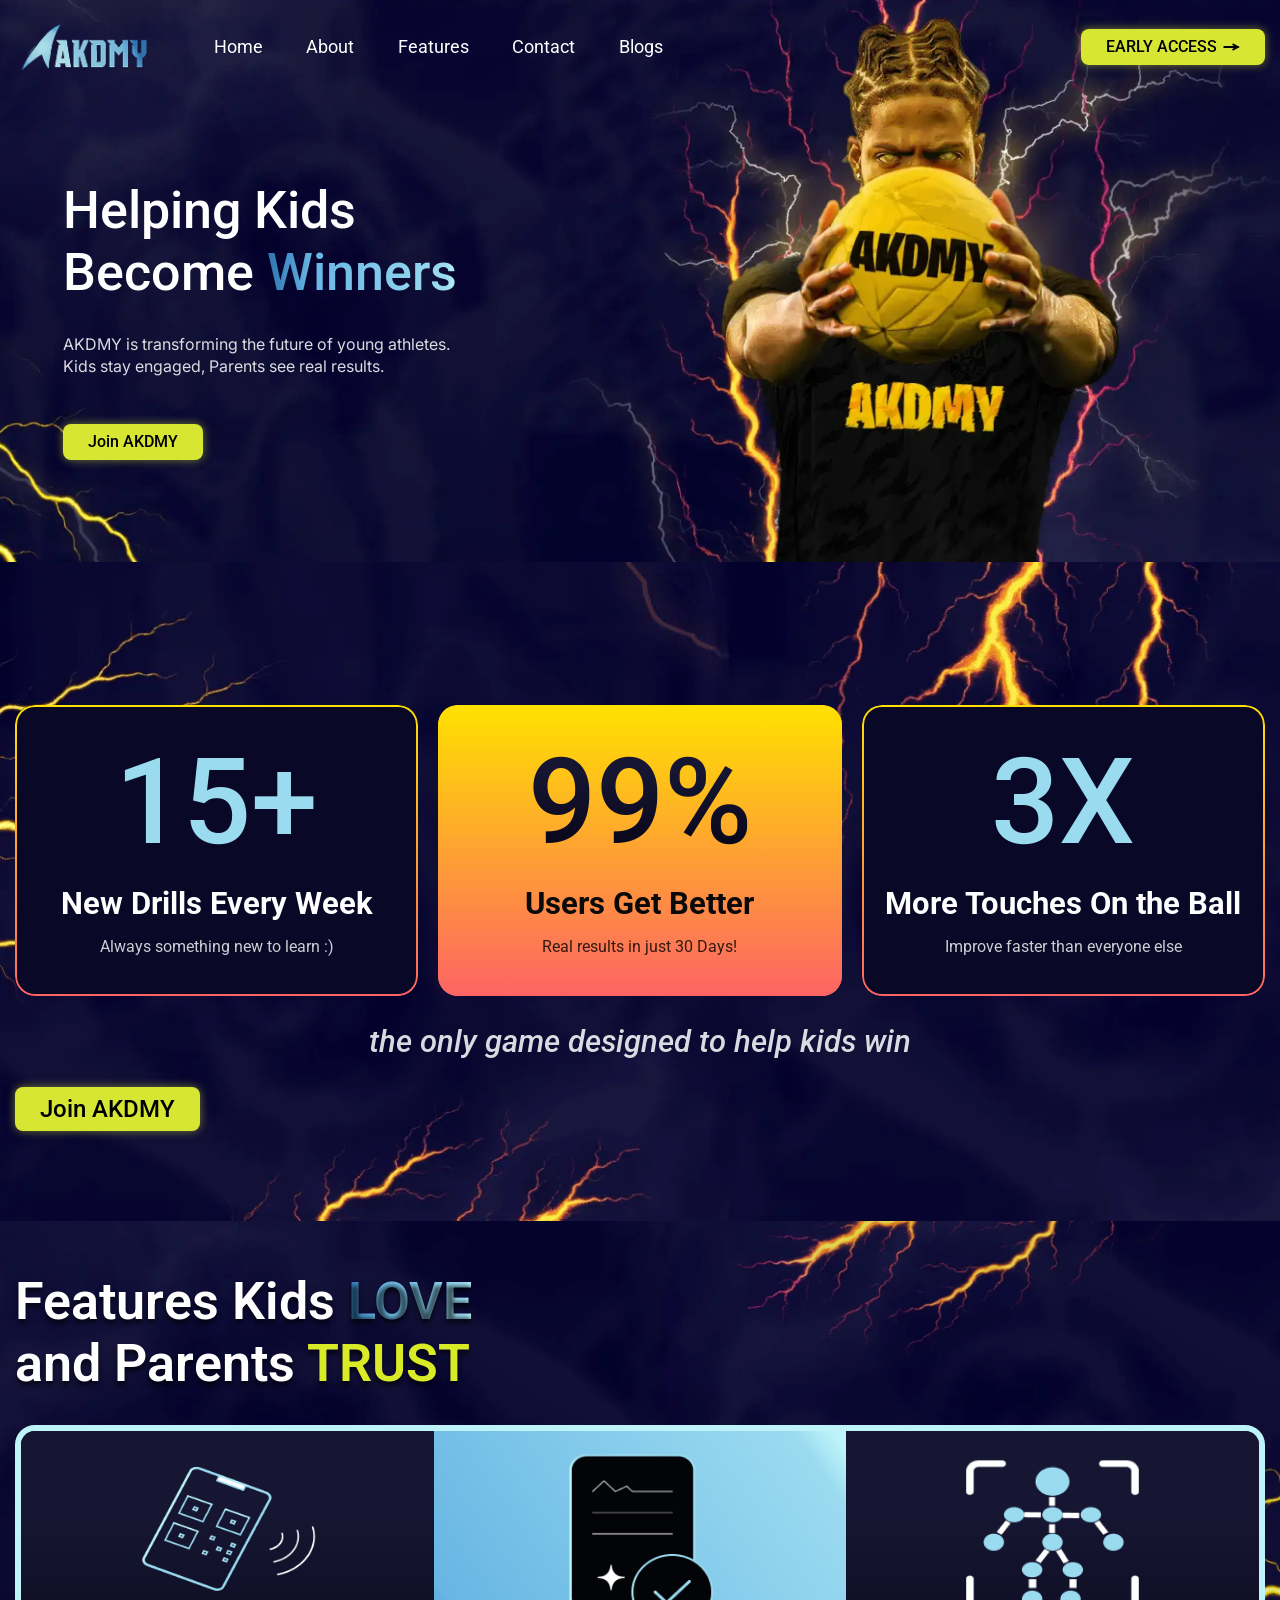
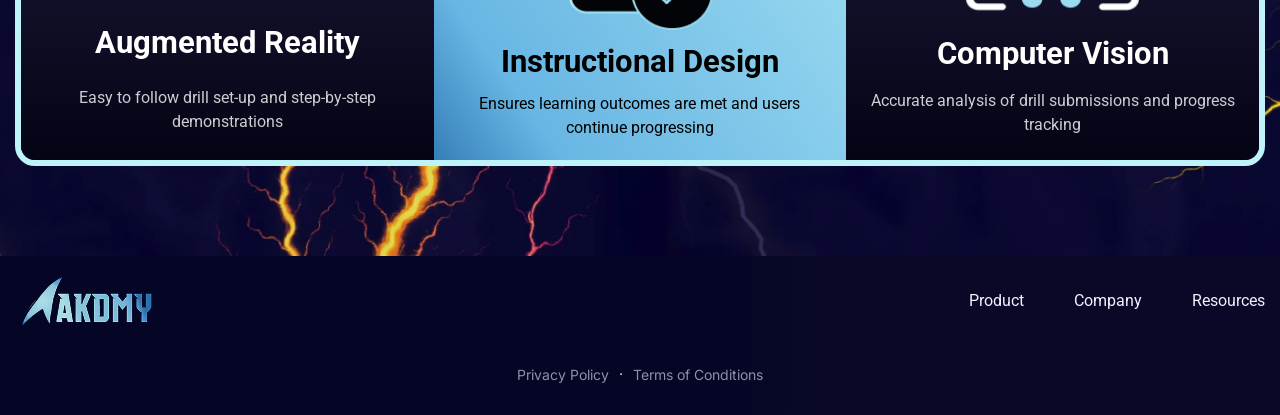
==== index.html @ 5afe7a30 "some changes" ====
<!DOCTYPE html>
<html lang="en">

<head>
	<meta charset="UTF-8">
	<meta name="viewport" content="width=device-width, initial-scale=1.0">
	<meta name="description" content="Project">
	<link rel="stylesheet" href="css/style.css">
	<link rel="shortcut icon" href="img/favicon.ico" type="image/x-icon">
	<title>AKDMY</title>
</head>

<body>
	<div class="wrapper">
		<header class="header">
			<div class="header__container">
				<img class="header__logo" src="img/logo.png" alt="logo">
				<div class="header__menu menu">
					<nav class="menu__body">
						<ul class="menu__list">
							<li class="menu__item"><a class="menu__link" href="#home">Home</a>
							</li>
							<li class="menu__item"><a class="menu__link" href="#about">About</a>
							</li>
							<li class="menu__item"><a class="menu__link" href="#features">Features</a>
							</li>
							<li class="menu__item"><a class="menu__link" href="#">Contact</a>
							</li>
							<li class="menu__item"><a class="menu__link" href="#">Blogs</a>
							</li>
						</ul>
					</nav>
				</div>

				<a href="#" class="header__button button" data-da=".menu__body,2,480">EARLY ACCESS <img src="img/arrow.svg"
						alt="arrow">
				</a>

				<button aria-label="Open/close menu button" class="icon-menu" id="menu02">
					<span></span>
					<span></span>
					<span></span>
				</button>
			</div>
		</header>
		<main class="page">
			<section class="hero" id="home">
				<div class="hero__container">
					<div class="hero__content">
						<h1 class="hero__title">Helping Kids
							Become <span>Winners</span></h1>
						<div class="hero__text">AKDMY is transforming the future of young athletes.
							Kids stay engaged, Parents see real results.</div>
						<a href="#" class="hero__button button">Join AKDMY</a>
					</div>

				</div>
			</section>
			<div class="about" id="about">
				<div class="about__container">
					<div class="about__counter counter">
						<div class="counter__item item-counter">
							<div class="item-counter__number">
								15+
							</div>
							<h3 class="item-counter__title">New Drills Every Week</h3>
							<span>Always something new to learn :)</span>
						</div>
						<div class="counter__item item-counter">
							<div class="item-counter__number">
								99%
							</div>
							<h3 class="item-counter__title">Users Get Better</h3>
							<span>Real results in just 30 Days!</span>
						</div>
						<div class="counter__item item-counter">
							<div class="item-counter__number">
								3X
							</div>
							<h3 class="item-counter__title">More Touches On the Ball</h3>
							<span>Improve faster than everyone else</span>
						</div>
					</div>
					<p class="about__text">the only game designed to help kids win</p>
					<a href="#" class="about__button button">Join AKDMY</a>
				</div>

			</div>
			<section class="features" id="features">
				<div class="features__container">
					<h2 class="features__title">Features Kids <span class="text text--blue">LOVE</span> and Parents <span
							class="text text--yellow">TRUST</span>
					</h2>

					<div class="features__wrapper">
						<div class="features__item item-feature">
							<img src="img/feature-1.png" alt="logo">
							<h3 class="item-feature__title">Augmented Reality</h3>
							<p class="item-feature__text">Easy to follow drill set-up and step-by-step demonstrations</p>
						</div>
						<div class="features__item item-feature">
							<img src="img/feature-2.png" alt="logo">
							<h3 class="item-feature__title">Instructional Design</h3>
							<p class="item-feature__text">Ensures learning outcomes are met and users continue progressing</p>
						</div>
						<div class="features__item item-feature">
							<img src="img/feature-3.png" alt="logo">
							<h3 class="item-feature__title">Computer Vision</h3>
							<p class="item-feature__text">Accurate analysis of drill submissions and progress tracking</p>
						</div>
					</div>
				</div>
			</section>
		</main>
		<footer class="footer">
			<div class="footer__container">
				<div class="footer__top">
					<a href="#" class="footer__logo"><img src="img/logo.png" alt="logo"></a>

					<nav class="footer__nav">
						<ul class="footer__list">
							<li class="footer__item"><a href="#" class="footer__link">Product</a></li>
							<li class="footer__item"><a href="#" class="footer__link">Company</a></li>
							<li class="footer__item"><a href="#" class="footer__link">Resources</a></li>

						</ul>
					</nav>
				</div>
				<div class="footer__bottom">
					<div class="footer__privacy privacy">
						<a href="#" class="privacy__link">Privacy Policy</a>·
						<a href="#" class="privacy__link">Terms of Conditions</a>

					</div>
				</div>
			</div>
		</footer>
		<script src="js/script.js"></script>
	</div>
</body>

</html>
---- css/style.css ----
@import url("https://fonts.googleapis.com/css?family=Roboto:regular,500,600,700&display=swap");
@import url("https://fonts.googleapis.com/css?family=Inter:regular,700&display=swap");
@font-face {
  font-family: "icons";
  src: url("../fonts/icons.woff2") format("woff2"), url("../fonts/icons.woff") format("woff");
  font-weight: normal;
  font-style: normal;
  font-display: swap;
}
[class*=_icon-]::before {
  display: inline-block;
  font-family: "icons";
  font-style: normal;
  font-weight: normal;
  font-variant: normal;
  line-height: 1;
  /* Better Font Rendering =========== */
  -webkit-font-smoothing: antialiased;
  -moz-osx-font-smoothing: grayscale;
}

._icon-facebook:before {
  content: "\ea90";
}

._icon-instagram:before {
  content: "\ea92";
}

._icon-twitter:before {
  content: "\ea96";
}

._icon-linkedin:before {
  content: "\eaca";
}

*,
*::before,
*::after {
  padding: 0;
  margin: 0;
  border: 0;
  -webkit-box-sizing: border-box;
          box-sizing: border-box;
}

*::before,
*::after {
  display: inline-block;
}

a {
  text-decoration: none;
  color: inherit;
  display: inline-block;
}

li {
  list-style: none;
}

img {
  vertical-align: top;
}

h1,
h2,
h3,
h4,
h5,
h6 {
  font-weight: inherit;
  font-size: inherit;
}

html,
body {
  line-height: 1;
  height: 100%;
}

/* FORM */
input,
button,
textarea {
  font-family: inherit;
  font-size: inherit;
  line-height: inherit;
  color: inherit;
  background-color: transparent;
}

input,
textarea {
  width: 100%;
}

button,
select,
option {
  cursor: pointer;
}

input[type=text],
input[type=email],
input[type=tel],
textarea {
  -webkit-appearance: none;
     -moz-appearance: none;
          appearance: none;
}

html {
  scroll-behavior: smooth;
}

body {
  color: #fff;
  background: -webkit-gradient(linear, left top, right top, color-stop(56.95%, #050525), color-stop(63.23%, #090827));
  background: linear-gradient(90deg, #050525 56.95%, #090827 63.23%);
  font-family: "Roboto";
}
body.menu-open {
  overflow: hidden;
  -ms-touch-action: none;
      touch-action: none;
  -ms-scroll-chaining: none;
      overscroll-behavior: none;
}

.wrapper {
  overflow: clip;
  display: -webkit-box;
  display: -ms-flexbox;
  display: flex;
  -webkit-box-orient: vertical;
  -webkit-box-direction: normal;
      -ms-flex-direction: column;
          flex-direction: column;
  min-height: 100%;
  margin: 0;
}
.wrapper main {
  -webkit-box-flex: 1;
      -ms-flex-positive: 1;
          flex-grow: 1;
}

[class*=__container] {
  margin: 0 auto;
  padding: 0 0.9375rem;
  max-width: 89.375rem;
}

.header {
  position: fixed;
  top: 0;
  left: 0;
  width: 100%;
  z-index: 55;
  -webkit-transition: all 0.3s ease;
  transition: all 0.3s ease;
}
@media (min-width: 89.375em) {
  .header {
    padding-top: 1.5625rem;
  }
}
@media (min-width: 20em) and (max-width: 89.375em) {
  @supports (padding-top: clamp( 0.625rem , 0.3547297297rem  +  1.3513513514vw , 1.5625rem )) {
    .header {
      padding-top: clamp( 0.625rem , 0.3547297297rem  +  1.3513513514vw , 1.5625rem );
    }
  }
  @supports not (padding-top: clamp( 0.625rem , 0.3547297297rem  +  1.3513513514vw , 1.5625rem )) {
    .header {
      padding-top: calc(0.625rem + 0.9375 * (100vw - 20rem) / 69.375);
    }
  }
}
@media (max-width: 20em) {
  .header {
    padding-top: 0.625rem;
  }
}
@media (min-width: 89.375em) {
  .header {
    padding-bottom: 1.5625rem;
  }
}
@media (min-width: 20em) and (max-width: 89.375em) {
  @supports (padding-bottom: clamp( 0.625rem , 0.3547297297rem  +  1.3513513514vw , 1.5625rem )) {
    .header {
      padding-bottom: clamp( 0.625rem , 0.3547297297rem  +  1.3513513514vw , 1.5625rem );
    }
  }
  @supports not (padding-bottom: clamp( 0.625rem , 0.3547297297rem  +  1.3513513514vw , 1.5625rem )) {
    .header {
      padding-bottom: calc(0.625rem + 0.9375 * (100vw - 20rem) / 69.375);
    }
  }
}
@media (max-width: 20em) {
  .header {
    padding-bottom: 0.625rem;
  }
}
.header.scrolled {
  background-color: rgba(31, 34, 52, 0.703);
  padding-top: 0.625rem;
  padding-bottom: 0.625rem;
}
.header__container {
  display: -webkit-box;
  display: -ms-flexbox;
  display: flex;
  -webkit-box-align: center;
      -ms-flex-align: center;
          align-items: center;
  -webkit-box-pack: justify;
      -ms-flex-pack: justify;
          justify-content: space-between;
}
@media (min-width: 89.375em) {
  .header__container {
    gap: 4.375rem;
  }
}
@media (min-width: 20em) and (max-width: 89.375em) {
  @supports (gap: clamp( 0.9375rem , -0.053490991rem  +  4.954954955vw , 4.375rem )) {
    .header__container {
      gap: clamp( 0.9375rem , -0.053490991rem  +  4.954954955vw , 4.375rem );
    }
  }
  @supports not (gap: clamp( 0.9375rem , -0.053490991rem  +  4.954954955vw , 4.375rem )) {
    .header__container {
      gap: calc(0.9375rem + 3.4375 * (100vw - 20rem) / 69.375);
    }
  }
}
@media (max-width: 20em) {
  .header__container {
    gap: 0.9375rem;
  }
}
.header__logo {
  z-index: 20;
}
@media (min-width: 89.375em) {
  .header__logo {
    width: 8.875rem;
  }
}
@media (min-width: 20em) and (max-width: 89.375em) {
  @supports (width: clamp( 6.25rem , 5.4932432432rem  +  3.7837837838vw , 8.875rem )) {
    .header__logo {
      width: clamp( 6.25rem , 5.4932432432rem  +  3.7837837838vw , 8.875rem );
    }
  }
  @supports not (width: clamp( 6.25rem , 5.4932432432rem  +  3.7837837838vw , 8.875rem )) {
    .header__logo {
      width: calc(6.25rem + 2.625 * (100vw - 20rem) / 69.375);
    }
  }
}
@media (max-width: 20em) {
  .header__logo {
    width: 6.25rem;
  }
}
.header__button {
  text-align: center;
  display: -webkit-box;
  display: -ms-flexbox;
  display: flex;
  -webkit-box-align: center;
      -ms-flex-align: center;
          align-items: center;
  -webkit-box-pack: center;
      -ms-flex-pack: center;
          justify-content: center;
  gap: 0.3125rem;
  padding: 0.625rem 1.5625rem;
}
@media (max-width: 43.75em) {
  .header__button {
    padding: 0.3125rem 0.5rem;
    font-size: 0.875rem;
  }
}
.header__menu {
  -webkit-box-flex: 1;
      -ms-flex: 1;
          flex: 1;
}

@media (max-width: 50em) {
  .menu__body {
    position: fixed;
    width: 100%;
    height: 100%;
    left: -100%;
    top: 0;
    overflow-y: auto;
    padding: 7.5rem 0.9375rem 0.9375rem 0.9375rem;
    background: -webkit-gradient(linear, left top, right top, color-stop(56.95%, #050525), color-stop(63.23%, #090827));
    background: linear-gradient(90deg, #050525 56.95%, #090827 63.23%);
    -webkit-transition: left 0.3s;
    transition: left 0.3s;
    z-index: 5;
  }
  .menu__body::before {
    content: "";
    position: fixed;
    width: 100%;
    top: 0;
    left: -100%;
    z-index: 6;
    -webkit-transition: left 0.3s;
    transition: left 0.3s;
    background: #20203a;
  }
}
@media (max-width: 50em) and (min-width: 47.99875em) {
  .menu__body::before {
    height: 4.75rem;
  }
}
@media (max-width: 50em) and (min-width: 20em) and (max-width: 47.99875em) {
  @supports (height: clamp( 3.4375rem , 2.4999581455rem  +  4.6877092727vw , 4.75rem )) {
    .menu__body::before {
      height: clamp( 3.4375rem , 2.4999581455rem  +  4.6877092727vw , 4.75rem );
    }
  }
  @supports not (height: clamp( 3.4375rem , 2.4999581455rem  +  4.6877092727vw , 4.75rem )) {
    .menu__body::before {
      height: calc(3.4375rem + 1.3125 * (100vw - 20rem) / 27.99875);
    }
  }
}
@media (max-width: 50em) and (max-width: 20em) {
  .menu__body::before {
    height: 3.4375rem;
  }
}
@media (max-width: 50em) {
  .menu-open .menu__body {
    left: 0;
  }
  .menu-open .menu__body::before {
    left: 0;
  }
}
.menu__list {
  display: -webkit-box;
  display: -ms-flexbox;
  display: flex;
  -ms-flex-wrap: wrap;
      flex-wrap: wrap;
  row-gap: 0.3125rem;
}
@media (min-width: 89.375em) {
  .menu__list {
    -webkit-column-gap: 3rem;
       -moz-column-gap: 3rem;
            column-gap: 3rem;
  }
}
@media (min-width: 20em) and (max-width: 89.375em) {
  @supports ((-moz-column-gap: clamp( 0.9375rem , 0.3429054054rem  +  2.972972973vw , 3rem )) or (column-gap: clamp( 0.9375rem , 0.3429054054rem  +  2.972972973vw , 3rem ))) {
    .menu__list {
      -webkit-column-gap: clamp( 0.9375rem , 0.3429054054rem  +  2.972972973vw , 3rem );
         -moz-column-gap: clamp( 0.9375rem , 0.3429054054rem  +  2.972972973vw , 3rem );
              column-gap: clamp( 0.9375rem , 0.3429054054rem  +  2.972972973vw , 3rem );
    }
  }
  @supports not ((-moz-column-gap: clamp( 0.9375rem , 0.3429054054rem  +  2.972972973vw , 3rem )) or (column-gap: clamp( 0.9375rem , 0.3429054054rem  +  2.972972973vw , 3rem ))) {
    .menu__list {
      -webkit-column-gap: calc(0.9375rem + 2.0625 * (100vw - 20rem) / 69.375);
         -moz-column-gap: calc(0.9375rem + 2.0625 * (100vw - 20rem) / 69.375);
              column-gap: calc(0.9375rem + 2.0625 * (100vw - 20rem) / 69.375);
    }
  }
}
@media (max-width: 20em) {
  .menu__list {
    -webkit-column-gap: 0.9375rem;
       -moz-column-gap: 0.9375rem;
            column-gap: 0.9375rem;
  }
}
.menu__list:not(:last-child) {
  margin-bottom: 1.875rem;
}
@media (max-width: 50em) {
  .menu__list {
    -webkit-box-orient: vertical;
    -webkit-box-direction: normal;
        -ms-flex-direction: column;
            flex-direction: column;
    -webkit-box-align: center;
        -ms-flex-align: center;
            align-items: center;
    -webkit-box-pack: center;
        -ms-flex-pack: center;
            justify-content: center;
    text-align: right;
    row-gap: 1.75rem;
  }
}
@media (any-hover: hover) {
  .menu__item:hover .menu__link {
    color: #0bafc8;
  }
  .menu__item:hover .menu__link::before {
    -webkit-transform: scaleX(1);
        -ms-transform: scaleX(1);
            transform: scaleX(1);
    -webkit-transform-origin: bottom left;
        -ms-transform-origin: bottom left;
            transform-origin: bottom left;
  }
}
.menu__link {
  position: relative;
  font-size: 1.125rem;
  line-height: 1.5rem;
  color: #fff;
  -webkit-transition: color 0.3s;
  transition: color 0.3s;
}
.menu__link::before {
  content: "";
  position: absolute;
  left: 0;
  bottom: -0.3125rem;
  width: 100%;
  height: 0.1875rem;
  background: -webkit-gradient(linear, left top, right top, from(transparent), color-stop(#0bafc8), to(transparent));
  background: linear-gradient(90deg, transparent, #0bafc8, transparent);
  -webkit-transform: scaleX(0);
      -ms-transform: scaleX(0);
          transform: scaleX(0);
  -webkit-transform-origin: bottom right;
      -ms-transform-origin: bottom right;
          transform-origin: bottom right;
  -webkit-transition: -webkit-transform 0.3s ease-out;
  transition: -webkit-transform 0.3s ease-out;
  transition: transform 0.3s ease-out;
  transition: transform 0.3s ease-out, -webkit-transform 0.3s ease-out;
}
@media (max-width: 50em) {
  .menu__link {
    font-size: 1.75rem;
  }
}

.icon-menu {
  -ms-flex-negative: 0;
      flex-shrink: 0;
  z-index: 20;
  display: none;
}
@media (max-width: 50em) {
  .icon-menu {
    position: relative;
    width: 1.875rem;
    height: 1.5rem;
    background: none;
    border: none;
    -webkit-appearance: none;
       -moz-appearance: none;
            appearance: none;
    display: inline-block;
    -webkit-transition: all 0.4s;
    transition: all 0.4s;
    -webkit-box-sizing: border-box;
            box-sizing: border-box;
  }
  .icon-menu span {
    position: absolute;
    left: 0;
    width: 100%;
    height: 0.25rem;
    background-color: #0bafc8;
    border-radius: 4px;
    display: inline-block;
    -webkit-transition: all 0.4s;
    transition: all 0.4s;
  }
}

.icon-menu span:nth-of-type(1) {
  top: 0;
}

.icon-menu span:nth-of-type(2) {
  top: 10px;
}

.icon-menu span:nth-of-type(3) {
  bottom: 0;
}

@media (max-width: 50em) {
  #menu02.active span:nth-of-type(1) {
    -webkit-transform: translateY(10px) rotate(-315deg);
        -ms-transform: translateY(10px) rotate(-315deg);
            transform: translateY(10px) rotate(-315deg);
  }
  #menu02.active span:nth-of-type(2) {
    opacity: 0;
  }
  #menu02.active span:nth-of-type(3) {
    -webkit-transform: translateY(-10px) rotate(315deg);
        -ms-transform: translateY(-10px) rotate(315deg);
            transform: translateY(-10px) rotate(315deg);
  }
}
.button {
  background-color: #d7e633;
  border-radius: 0.5rem;
  color: #000;
  font-weight: 500;
  padding: 0.625rem 1.5625rem;
  -ms-flex-negative: 0;
      flex-shrink: 0;
  -webkit-box-shadow: 0 0 10px rgba(215, 230, 51, 0.5);
          box-shadow: 0 0 10px rgba(215, 230, 51, 0.5);
  -webkit-transition: all 0.3s;
  transition: all 0.3s;
}
@media (any-hover: hover) {
  .button:hover {
    -webkit-box-shadow: 0 0 10px rgba(215, 230, 51, 0.8), 0 0 30px rgba(215, 230, 51, 0.6), 0 0 50px rgba(215, 230, 51, 0.4);
            box-shadow: 0 0 10px rgba(215, 230, 51, 0.8), 0 0 30px rgba(215, 230, 51, 0.6), 0 0 50px rgba(215, 230, 51, 0.4);
  }
}

.hero {
  background-image: url(../img/hero-bg.webp);
  background-size: cover;
  background-repeat: no-repeat;
  -webkit-filter: blur(0.5px);
          filter: blur(0.5px);
  background-color: rgba(222, 238, 249, 0.3);
  background-position: 40% 0%;
  position: relative;
  min-height: 35.125rem;
}
@media (max-width: 47.99875em) {
  .hero {
    display: -webkit-box;
    display: -ms-flexbox;
    display: flex;
    -webkit-box-orient: vertical;
    -webkit-box-direction: normal;
        -ms-flex-direction: column;
            flex-direction: column;
    -webkit-box-pack: end;
        -ms-flex-pack: end;
            justify-content: flex-end;
  }
}
@media (max-width: 61.875em) {
  .hero {
    background-position: 55% 0%;
  }
}
@media (max-width: 47.99875em) {
  .hero {
    background-position: 85% 0%;
  }
}
@media (max-width: 37.5em) {
  .hero {
    background-position: 80% 0%;
  }
}
@media (max-width: 28.125em) {
  .hero {
    background-position: 75% 0%;
  }
}
.hero__container {
  padding-top: 11.25rem;
  padding-bottom: 1.25rem;
}
.hero__content {
  z-index: 5;
  max-width: 29.6875rem;
}
@media (min-width: 89.375em) {
  .hero__content {
    padding-left: 3.5rem;
  }
}
@media (min-width: 20em) and (max-width: 89.375em) {
  @supports (padding-left: clamp( 0.0000000625rem , -1.0090089285rem  +  5.045044955vw , 3.5rem )) {
    .hero__content {
      padding-left: clamp( 0.0000000625rem , -1.0090089285rem  +  5.045044955vw , 3.5rem );
    }
  }
  @supports not (padding-left: clamp( 0.0000000625rem , -1.0090089285rem  +  5.045044955vw , 3.5rem )) {
    .hero__content {
      padding-left: calc(0.0000000625rem + 3.4999999375 * (100vw - 20rem) / 69.375);
    }
  }
}
@media (max-width: 20em) {
  .hero__content {
    padding-left: 0.0000000625rem;
  }
}
@media (max-width: 47.99875em) {
  .hero__content {
    max-width: 100%;
    display: -webkit-box;
    display: -ms-flexbox;
    display: flex;
    -webkit-box-orient: vertical;
    -webkit-box-direction: normal;
        -ms-flex-direction: column;
            flex-direction: column;
    -webkit-box-align: center;
        -ms-flex-align: center;
            align-items: center;
    -webkit-box-pack: center;
        -ms-flex-pack: center;
            justify-content: center;
    text-align: center;
    background-color: rgba(9, 8, 39, 0.7843137255);
    padding: 0.625rem;
    border-radius: 1.25rem;
  }
}
.hero__title {
  font-weight: 500;
  line-height: 1.2;
}
@media (min-width: 89.375em) {
  .hero__title {
    font-size: 3.4375rem;
  }
}
@media (min-width: 20em) and (max-width: 89.375em) {
  @supports (font-size: clamp( 1.875rem , 1.4245495495rem  +  2.2522522523vw , 3.4375rem )) {
    .hero__title {
      font-size: clamp( 1.875rem , 1.4245495495rem  +  2.2522522523vw , 3.4375rem );
    }
  }
  @supports not (font-size: clamp( 1.875rem , 1.4245495495rem  +  2.2522522523vw , 3.4375rem )) {
    .hero__title {
      font-size: calc(1.875rem + 1.5625 * (100vw - 20rem) / 69.375);
    }
  }
}
@media (max-width: 20em) {
  .hero__title {
    font-size: 1.875rem;
  }
}
.hero__title span {
  background: -webkit-gradient(linear, right top, left top, from(#bef4f9), color-stop(6%, #9bdbf0), color-stop(76.5%, #68b6e4), color-stop(97.5%, #327bb5));
  background: linear-gradient(270deg, #bef4f9 0%, #9bdbf0 6%, #68b6e4 76.5%, #327bb5 97.5%);
  background-clip: text;
  -webkit-background-clip: text;
  -webkit-text-fill-color: transparent;
}
@media (min-width: 89.375em) {
  .hero__title:not(:last-child) {
    margin-bottom: 1.875rem;
  }
}
@media (min-width: 20em) and (max-width: 89.375em) {
  @supports (margin-bottom: clamp( 1.25rem , 1.0698198198rem  +  0.9009009009vw , 1.875rem )) {
    .hero__title:not(:last-child) {
      margin-bottom: clamp( 1.25rem , 1.0698198198rem  +  0.9009009009vw , 1.875rem );
    }
  }
  @supports not (margin-bottom: clamp( 1.25rem , 1.0698198198rem  +  0.9009009009vw , 1.875rem )) {
    .hero__title:not(:last-child) {
      margin-bottom: calc(1.25rem + 0.625 * (100vw - 20rem) / 69.375);
    }
  }
}
@media (max-width: 20em) {
  .hero__title:not(:last-child) {
    margin-bottom: 1.25rem;
  }
}
.hero__text {
  max-width: 25rem;
  color: rgba(255, 255, 255, 0.85);
  font-family: "Inter";
  line-height: 22px;
}
@media (min-width: 89.375em) {
  .hero__text:not(:last-child) {
    margin-bottom: 3.125rem;
  }
}
@media (min-width: 20em) and (max-width: 89.375em) {
  @supports (margin-bottom: clamp( 1.875rem , 1.5146396396rem  +  1.8018018018vw , 3.125rem )) {
    .hero__text:not(:last-child) {
      margin-bottom: clamp( 1.875rem , 1.5146396396rem  +  1.8018018018vw , 3.125rem );
    }
  }
  @supports not (margin-bottom: clamp( 1.875rem , 1.5146396396rem  +  1.8018018018vw , 3.125rem )) {
    .hero__text:not(:last-child) {
      margin-bottom: calc(1.875rem + 1.25 * (100vw - 20rem) / 69.375);
    }
  }
}
@media (max-width: 20em) {
  .hero__text:not(:last-child) {
    margin-bottom: 1.875rem;
  }
}
.hero__button {
  width: -webkit-fit-content;
  width: -moz-fit-content;
  width: fit-content;
}
@media (max-width: 30em) {
  .hero__button {
    width: 100%;
  }
}

.hero__title,
.hero__text,
.hero__button {
  opacity: 0;
  -webkit-transform: translateY(-20px);
      -ms-transform: translateY(-20px);
          transform: translateY(-20px);
  -webkit-transition: opacity 1s ease, -webkit-transform 1s ease;
  transition: opacity 1s ease, -webkit-transform 1s ease;
  transition: opacity 1s ease, transform 1s ease;
  transition: opacity 1s ease, transform 1s ease, -webkit-transform 1s ease;
  will-change: opacity, transform;
}
.hero__title.visible,
.hero__text.visible,
.hero__button.visible {
  opacity: 1;
  -webkit-transform: translateY(0);
      -ms-transform: translateY(0);
          transform: translateY(0);
}

.hero__title {
  -webkit-transition-delay: 0s;
          transition-delay: 0s;
}

.hero__text {
  -webkit-transition-delay: 0.4s;
          transition-delay: 0.4s;
}

.hero__button {
  -webkit-transition-delay: 0.8s;
          transition-delay: 0.8s;
}

.about {
  padding-top: 8.9375rem;
  padding-bottom: 5.625rem;
  background-image: url(../img/about-bg.webp);
  background-size: cover;
  background-repeat: no-repeat;
}
@media (max-width: 47.99875em) {
  .about {
    padding-top: 5rem;
  }
}
.about__container {
  max-width: 81.25rem;
}
.about__counter {
  display: grid;
  grid-template-columns: repeat(3, 1fr);
  gap: 1.25rem;
}
@media (max-width: 50em) {
  .about__counter {
    grid-template-columns: 1fr;
  }
}
.about__counter:not(:last-child) {
  margin-bottom: 1.875rem;
}
.about__text {
  text-align: center;
  font-style: italic;
  color: rgba(255, 255, 255, 0.85);
  text-align: center;
  font-style: italic;
  font-weight: 500;
  line-height: 31px;
}
@media (min-width: 89.375em) {
  .about__text {
    font-size: 2rem;
  }
}
@media (min-width: 20em) and (max-width: 89.375em) {
  @supports (font-size: clamp( 1.5625rem , 1.4363738739rem  +  0.6306306306vw , 2rem )) {
    .about__text {
      font-size: clamp( 1.5625rem , 1.4363738739rem  +  0.6306306306vw , 2rem );
    }
  }
  @supports not (font-size: clamp( 1.5625rem , 1.4363738739rem  +  0.6306306306vw , 2rem )) {
    .about__text {
      font-size: calc(1.5625rem + 0.4375 * (100vw - 20rem) / 69.375);
    }
  }
}
@media (max-width: 20em) {
  .about__text {
    font-size: 1.5625rem;
  }
}
.about__text:not(:last-child) {
  margin-bottom: 1.875rem;
}
.about__button {
  font-size: 24px;
  display: grid;
  justify-self: center;
  text-align: center;
  width: -webkit-fit-content;
  width: -moz-fit-content;
  width: fit-content;
}
@media (max-width: 30em) {
  .about__button {
    width: 100%;
  }
}

.item-counter {
  position: relative;
  padding: 2.3125rem 0.625rem;
  background-color: #090827;
  border-radius: 1.25rem;
  text-align: center;
  z-index: 0;
}
.item-counter::before {
  content: "";
  position: absolute;
  inset: 0;
  z-index: -1;
  padding: 2px;
  background: -webkit-gradient(linear, left top, left bottom, from(rgb(255, 225, 0)), to(rgb(253, 100, 100)));
  background: linear-gradient(to bottom, rgb(255, 225, 0), rgb(253, 100, 100));
  -webkit-mask: -webkit-gradient(linear, left top, left bottom, color-stop(0, #fff)) content-box, -webkit-gradient(linear, left top, left bottom, color-stop(0, #fff));
  -webkit-mask: linear-gradient(#fff 0 0) content-box, linear-gradient(#fff 0 0);
  -webkit-mask-composite: xor;
  mask-composite: exclude;
  border-radius: 1.25rem;
  pointer-events: none;
}
.item-counter__number {
  background: linear-gradient(86deg, #bef4f9 3.13%, #9bdbf0 10.01%, #9bdbf0 104.02%);
  background-clip: text;
  -webkit-background-clip: text;
  -webkit-text-fill-color: transparent;
  text-align: center;
  font-weight: 500;
  line-height: 1;
}
@media (min-width: 89.375em) {
  .item-counter__number {
    font-size: 8rem;
  }
}
@media (min-width: 20em) and (max-width: 89.375em) {
  @supports (font-size: clamp( 4.375rem , 3.329954955rem  +  5.2252252252vw , 8rem )) {
    .item-counter__number {
      font-size: clamp( 4.375rem , 3.329954955rem  +  5.2252252252vw , 8rem );
    }
  }
  @supports not (font-size: clamp( 4.375rem , 3.329954955rem  +  5.2252252252vw , 8rem )) {
    .item-counter__number {
      font-size: calc(4.375rem + 3.625 * (100vw - 20rem) / 69.375);
    }
  }
}
@media (max-width: 20em) {
  .item-counter__number {
    font-size: 4.375rem;
  }
}
.item-counter__number:not(:last-child) {
  margin-bottom: 1.25rem;
}
.item-counter__title {
  color: #fff;
  font-weight: 700;
  line-height: 43px;
}
@media (min-width: 89.375em) {
  .item-counter__title {
    font-size: 2rem;
  }
}
@media (min-width: 20em) and (max-width: 89.375em) {
  @supports (font-size: clamp( 1.5625rem , 1.4363738739rem  +  0.6306306306vw , 2rem )) {
    .item-counter__title {
      font-size: clamp( 1.5625rem , 1.4363738739rem  +  0.6306306306vw , 2rem );
    }
  }
  @supports not (font-size: clamp( 1.5625rem , 1.4363738739rem  +  0.6306306306vw , 2rem )) {
    .item-counter__title {
      font-size: calc(1.5625rem + 0.4375 * (100vw - 20rem) / 69.375);
    }
  }
}
@media (max-width: 20em) {
  .item-counter__title {
    font-size: 1.5625rem;
  }
}
.item-counter__title:not(:last-child) {
  margin-bottom: 0.625rem;
}
.item-counter span {
  color: rgba(255, 255, 255, 0.8);
  text-align: center;
  font-size: 16px;
  line-height: 24px;
}

.item-counter:nth-child(2) {
  background: -webkit-gradient(linear, left top, left bottom, from(rgb(255, 225, 0)), to(rgb(253, 100, 100)));
  background: linear-gradient(to bottom, rgb(255, 225, 0), rgb(253, 100, 100));
}
.item-counter:nth-child(2) .item-counter__number {
  background: var(--boxxx, linear-gradient(180deg, #171632 25.48%, #0e0d24 62.74%, #09081c 81.37%, #050415 100%));
  background-clip: text;
  -webkit-background-clip: text;
  -webkit-text-fill-color: transparent;
}
.item-counter:nth-child(2) .item-counter__title {
  color: #0a0a0a;
}
.item-counter:nth-child(2) span {
  color: rgba(0, 0, 0, 0.8);
}

.features {
  padding-top: 3.125rem;
  padding-bottom: 5.625rem;
  background-image: url(../img/features-bg.webp);
  background-size: cover;
  background-repeat: no-repeat;
}
.features__container {
  max-width: 89.375rem;
}
.features__title {
  max-width: 31.5625rem;
  text-align: left;
  font-weight: 600;
  line-height: 1.2;
  color: #fff;
  text-shadow: 0px 4px 4px rgba(0, 0, 0, 0.62);
}
@media (min-width: 89.375em) {
  .features__title {
    font-size: 3.4375rem;
  }
}
@media (min-width: 20em) and (max-width: 89.375em) {
  @supports (font-size: clamp( 1.875rem , 1.4245495495rem  +  2.2522522523vw , 3.4375rem )) {
    .features__title {
      font-size: clamp( 1.875rem , 1.4245495495rem  +  2.2522522523vw , 3.4375rem );
    }
  }
  @supports not (font-size: clamp( 1.875rem , 1.4245495495rem  +  2.2522522523vw , 3.4375rem )) {
    .features__title {
      font-size: calc(1.875rem + 1.5625 * (100vw - 20rem) / 69.375);
    }
  }
}
@media (max-width: 20em) {
  .features__title {
    font-size: 1.875rem;
  }
}
.features__title:not(:last-child) {
  margin-bottom: 1.875rem;
}
.features__wrapper {
  overflow: hidden;
  border-radius: 20px;
  border: 6px solid #bef4f9;
  display: grid;
  grid-template-columns: repeat(3, 1fr);
}
@media (max-width: 50em) {
  .features__wrapper {
    grid-template-columns: 1fr;
  }
}
.text--blue {
  background: -webkit-gradient(linear, right top, left top, from(#bef4f9), color-stop(6%, #9bdbf0), color-stop(76.5%, #68b6e4), color-stop(97.5%, #327bb5));
  background: linear-gradient(270deg, #bef4f9 0%, #9bdbf0 6%, #68b6e4 76.5%, #327bb5 97.5%);
  background-clip: text;
  -webkit-background-clip: text;
  -webkit-text-fill-color: transparent;
}

.text--yellow {
  color: #d9eb27;
}

.item-feature {
  background: -webkit-gradient(linear, left top, left bottom, color-stop(25.48%, #171632), color-stop(62.74%, #0e0d24), color-stop(81.37%, #09081c), to(#050415));
  background: linear-gradient(180deg, #171632 25.48%, #0e0d24 62.74%, #09081c 81.37%, #050415 100%);
  display: grid;
  gap: 0.9375rem;
  place-items: center;
  padding: 1.25rem;
}
.item-feature img {
  max-width: 11.25rem;
  max-height: 11.25rem;
  width: 100%;
  height: 100%;
  display: block;
  -o-object-fit: contain;
     object-fit: contain;
}
@media (max-width: 30em) {
  .item-feature img {
    max-width: 6.25rem;
    max-height: 6.25rem;
  }
}
.item-feature__title {
  color: #fff;
  font-weight: 700;
  line-height: 1;
  text-align: center;
}
@media (min-width: 89.375em) {
  .item-feature__title {
    font-size: 2rem;
  }
}
@media (min-width: 20em) and (max-width: 89.375em) {
  @supports (font-size: clamp( 1.5625rem , 1.4363738739rem  +  0.6306306306vw , 2rem )) {
    .item-feature__title {
      font-size: clamp( 1.5625rem , 1.4363738739rem  +  0.6306306306vw , 2rem );
    }
  }
  @supports not (font-size: clamp( 1.5625rem , 1.4363738739rem  +  0.6306306306vw , 2rem )) {
    .item-feature__title {
      font-size: calc(1.5625rem + 0.4375 * (100vw - 20rem) / 69.375);
    }
  }
}
@media (max-width: 20em) {
  .item-feature__title {
    font-size: 1.5625rem;
  }
}
.item-feature__text {
  color: rgba(255, 255, 255, 0.8);
  line-height: 24px;
  text-align: center;
}

.item-feature:nth-child(2) {
  background: linear-gradient(235deg, #bef4f9 2.15%, #9bdbf0 8.24%, #68b6e4 79.85%, #327bb5 101.17%);
}
.item-feature:nth-child(2) .item-feature__title {
  color: #000;
}
.item-feature:nth-child(2) .item-feature__text {
  color: #000;
}

.footer {
  padding-top: 1.25rem;
  padding-bottom: 1.875rem;
}
.footer__top {
  display: -webkit-box;
  display: -ms-flexbox;
  display: flex;
  -webkit-box-align: center;
      -ms-flex-align: center;
          align-items: center;
  -webkit-box-pack: justify;
      -ms-flex-pack: justify;
          justify-content: space-between;
  gap: 0.9375rem;
  padding-bottom: 1.25rem;
}
@media (max-width: 35em) {
  .footer__top {
    -webkit-box-orient: vertical;
    -webkit-box-direction: normal;
        -ms-flex-direction: column;
            flex-direction: column;
    gap: 1.5625rem;
  }
}
.footer__list {
  display: -webkit-box;
  display: -ms-flexbox;
  display: flex;
  -ms-flex-wrap: wrap;
      flex-wrap: wrap;
  -webkit-box-align: center;
      -ms-flex-align: center;
          align-items: center;
  -webkit-box-pack: center;
      -ms-flex-pack: center;
          justify-content: center;
  gap: 3.125rem;
}
@media (max-width: 35em) {
  .footer__list {
    gap: 1.5625rem;
  }
}
@media (any-hover: hover) {
  .footer__item:hover .footer__link {
    color: #327bb5;
  }
}
.footer__link {
  -webkit-transition: color 0.3s;
  transition: color 0.3s;
  color: #f4f0ff;
  line-height: 20px;
}
.footer__bottom {
  text-align: center;
}
.privacy {
  padding-top: 1.25rem;
  display: -webkit-box;
  display: -ms-flexbox;
  display: flex;
  gap: 0.625rem;
  text-align: center;
  -webkit-box-align: center;
      -ms-flex-align: center;
          align-items: center;
  -webkit-box-pack: center;
      -ms-flex-pack: center;
          justify-content: center;
  -ms-flex-wrap: wrap;
      flex-wrap: wrap;
}
.privacy__link {
  color: rgba(239, 237, 253, 0.6);
  font-family: "Inter";
  font-size: 14px;
  line-height: 20px;
  -webkit-transition: color 0.3s;
  transition: color 0.3s;
}
@media (any-hover: hover) {
  .privacy__link:hover {
    color: #ffffff;
  }
}

.counter__item,
.features__title {
  opacity: 0;
  -webkit-transform: translateY(30px);
      -ms-transform: translateY(30px);
          transform: translateY(30px);
  -webkit-transition: opacity 1s ease, -webkit-transform 1s ease;
  transition: opacity 1s ease, -webkit-transform 1s ease;
  transition: opacity 1s ease, transform 1s ease;
  transition: opacity 1s ease, transform 1s ease, -webkit-transform 1s ease;
}
.counter__item.visible,
.features__title.visible {
  opacity: 1;
  -webkit-transform: translateY(0);
      -ms-transform: translateY(0);
          transform: translateY(0);
}

.counter__item:nth-child(1) {
  -webkit-transition-delay: 0s;
          transition-delay: 0s;
}

.counter__item:nth-child(2) {
  -webkit-transition-delay: 0.4s;
          transition-delay: 0.4s;
}

.counter__item:nth-child(3) {
  -webkit-transition-delay: 0.8s;
          transition-delay: 0.8s;
}

.features__item {
  -webkit-transform: translateY(30px);
      -ms-transform: translateY(30px);
          transform: translateY(30px);
  -webkit-transform: scale(0);
      -ms-transform: scale(0);
          transform: scale(0);
  -webkit-transition: -webkit-transform 1s ease;
  transition: -webkit-transform 1s ease;
  transition: transform 1s ease;
  transition: transform 1s ease, -webkit-transform 1s ease;
}
.features__item.visible {
  -webkit-transform: translateY(0);
      -ms-transform: translateY(0);
          transform: translateY(0);
  -webkit-transform: scale(1);
      -ms-transform: scale(1);
          transform: scale(1);
}

.features__item:nth-child(1) {
  -webkit-transition-delay: 0s;
          transition-delay: 0s;
}

.features__item:nth-child(2) {
  -webkit-transition-delay: 0.4s;
          transition-delay: 0.4s;
}

.features__item:nth-child(3) {
  -webkit-transition-delay: 0.8s;
          transition-delay: 0.8s;
}
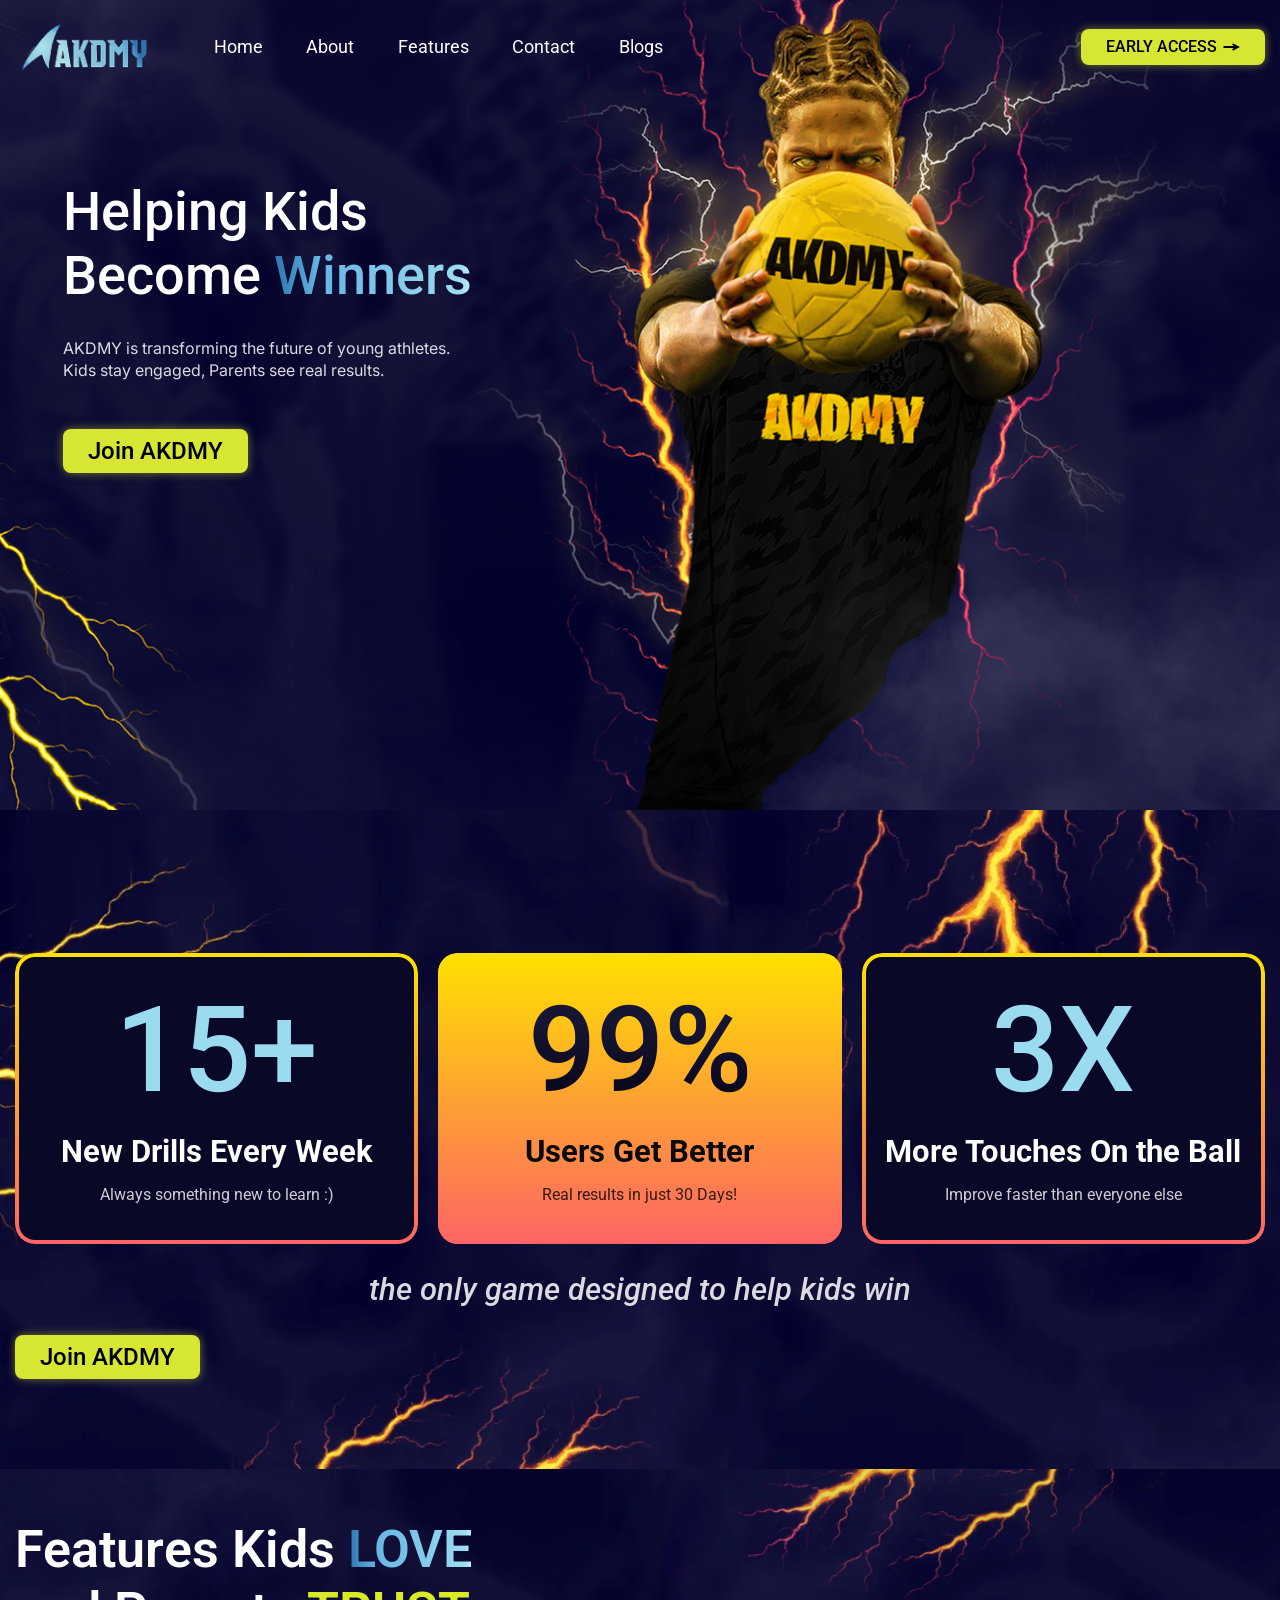
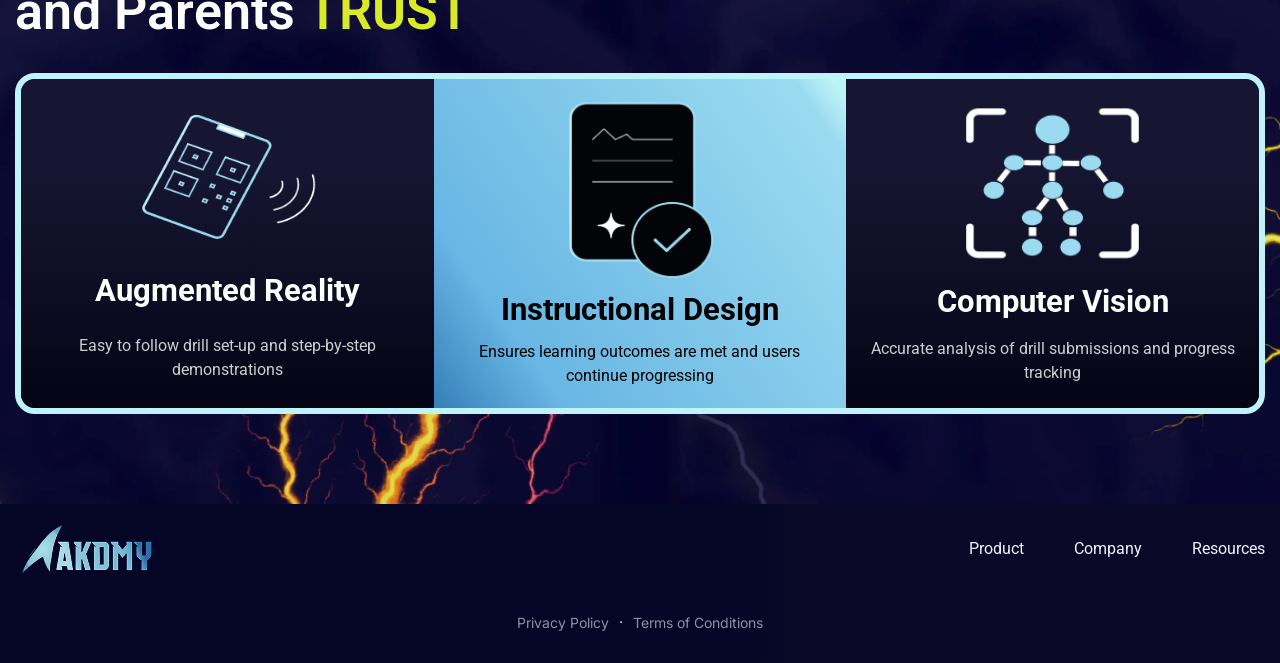
==== commit 52d8c62b: "some changes" ====
--- a/index.html
+++ b/index.html
@@ -46,6 +46,8 @@
 		<main class="page">
 			<section class="hero" id="home">
 				<div class="hero__container">
+					<img src="img/hero-bg.png" alt="Hero Background" class="hero__background" />
+
 					<div class="hero__content">
 						<h1 class="hero__title">Helping Kids
 							Become <span>Winners</span></h1>
@@ -111,6 +113,7 @@
 					</div>
 				</div>
 			</section>
+
 		</main>
 		<footer class="footer">
 			<div class="footer__container">
--- a/css/style.css
+++ b/css/style.css
@@ -528,8 +528,10 @@
       flex-shrink: 0;
   -webkit-box-shadow: 0 0 10px rgba(215, 230, 51, 0.5);
           box-shadow: 0 0 10px rgba(215, 230, 51, 0.5);
-  -webkit-transition: all 0.3s;
-  transition: all 0.3s;
+  -webkit-transition: -webkit-box-shadow 0.3s;
+  transition: -webkit-box-shadow 0.3s;
+  transition: box-shadow 0.3s;
+  transition: box-shadow 0.3s, -webkit-box-shadow 0.3s;
 }
 @media (any-hover: hover) {
   .button:hover {
@@ -538,22 +540,45 @@
   }
 }
 
+.hero__title,
+.hero__text {
+  opacity: 0;
+  -webkit-transform: translateY(-20px);
+      -ms-transform: translateY(-20px);
+          transform: translateY(-20px);
+  -webkit-transition: opacity 1s ease, -webkit-transform 1s ease;
+  transition: opacity 1s ease, -webkit-transform 1s ease;
+  transition: opacity 1s ease, transform 1s ease;
+  transition: opacity 1s ease, transform 1s ease, -webkit-transform 1s ease;
+  will-change: opacity, transform;
+}
+.hero__title.visible,
+.hero__text.visible {
+  opacity: 1;
+  -webkit-transform: translateY(0);
+      -ms-transform: translateY(0);
+          transform: translateY(0);
+}
+
+.hero__title {
+  -webkit-transition-delay: 0s;
+          transition-delay: 0s;
+}
+
+.hero__text {
+  -webkit-transition-delay: 0.4s;
+          transition-delay: 0.4s;
+}
+
 .hero {
-  background-image: url(../img/hero-bg.webp);
-  background-size: cover;
-  background-repeat: no-repeat;
-  -webkit-filter: blur(0.5px);
-          filter: blur(0.5px);
-  background-color: rgba(222, 238, 249, 0.3);
-  background-position: 40% 0%;
   position: relative;
-  min-height: 35.125rem;
+  position: relative;
+  height: 90svh;
+  width: 100%;
+  overflow: hidden;
 }
 @media (max-width: 47.99875em) {
   .hero {
-    display: -webkit-box;
-    display: -ms-flexbox;
-    display: flex;
     -webkit-box-orient: vertical;
     -webkit-box-direction: normal;
         -ms-flex-direction: column;
@@ -561,26 +586,51 @@
     -webkit-box-pack: end;
         -ms-flex-pack: end;
             justify-content: flex-end;
-  }
-}
-@media (max-width: 61.875em) {
-  .hero {
-    background-position: 55% 0%;
+    display: -webkit-box;
+    display: -ms-flexbox;
+    display: flex;
+  }
+}
+.hero__background {
+  position: absolute;
+  top: 0;
+  left: 0;
+  width: 100%;
+  height: 100%;
+  -o-object-fit: cover;
+     object-fit: cover;
+  -o-object-position: 100% 10%;
+     object-position: 100% 10%;
+  z-index: -1;
+}
+@media (max-width: 65.9375em) {
+  .hero__background {
+    -o-object-position: 50% 0;
+       object-position: 50% 0;
+  }
+}
+@media (max-width: 56.25em) {
+  .hero__background {
+    -o-object-position: 60% 0;
+       object-position: 60% 0;
   }
 }
 @media (max-width: 47.99875em) {
-  .hero {
-    background-position: 85% 0%;
-  }
-}
-@media (max-width: 37.5em) {
-  .hero {
-    background-position: 80% 0%;
+  .hero__background {
+    -o-object-position: 80% 0;
+       object-position: 80% 0;
+  }
+}
+@media (max-width: 47.99875em) {
+  .hero__background {
+    -o-object-position: 80% 0;
+       object-position: 80% 0;
   }
 }
 @media (max-width: 28.125em) {
-  .hero {
-    background-position: 75% 0%;
+  .hero__background {
+    -o-object-position: 75% 0;
+       object-position: 75% 0;
   }
 }
 .hero__container {
@@ -630,9 +680,6 @@
         -ms-flex-pack: center;
             justify-content: center;
     text-align: center;
-    background-color: rgba(9, 8, 39, 0.7843137255);
-    padding: 0.625rem;
-    border-radius: 1.25rem;
   }
 }
 .hero__title {
@@ -645,20 +692,20 @@
   }
 }
 @media (min-width: 20em) and (max-width: 89.375em) {
-  @supports (font-size: clamp( 1.875rem , 1.4245495495rem  +  2.2522522523vw , 3.4375rem )) {
+  @supports (font-size: clamp( 2.8125rem , 2.6323198198rem  +  0.9009009009vw , 3.4375rem )) {
     .hero__title {
-      font-size: clamp( 1.875rem , 1.4245495495rem  +  2.2522522523vw , 3.4375rem );
-    }
-  }
-  @supports not (font-size: clamp( 1.875rem , 1.4245495495rem  +  2.2522522523vw , 3.4375rem )) {
+      font-size: clamp( 2.8125rem , 2.6323198198rem  +  0.9009009009vw , 3.4375rem );
+    }
+  }
+  @supports not (font-size: clamp( 2.8125rem , 2.6323198198rem  +  0.9009009009vw , 3.4375rem )) {
     .hero__title {
-      font-size: calc(1.875rem + 1.5625 * (100vw - 20rem) / 69.375);
+      font-size: calc(2.8125rem + 0.625 * (100vw - 20rem) / 69.375);
     }
   }
 }
 @media (max-width: 20em) {
   .hero__title {
-    font-size: 1.875rem;
+    font-size: 2.8125rem;
   }
 }
 .hero__title span {
@@ -722,48 +769,12 @@
   width: -webkit-fit-content;
   width: -moz-fit-content;
   width: fit-content;
+  font-size: 24px;
 }
 @media (max-width: 30em) {
   .hero__button {
     width: 100%;
   }
-}
-
-.hero__title,
-.hero__text,
-.hero__button {
-  opacity: 0;
-  -webkit-transform: translateY(-20px);
-      -ms-transform: translateY(-20px);
-          transform: translateY(-20px);
-  -webkit-transition: opacity 1s ease, -webkit-transform 1s ease;
-  transition: opacity 1s ease, -webkit-transform 1s ease;
-  transition: opacity 1s ease, transform 1s ease;
-  transition: opacity 1s ease, transform 1s ease, -webkit-transform 1s ease;
-  will-change: opacity, transform;
-}
-.hero__title.visible,
-.hero__text.visible,
-.hero__button.visible {
-  opacity: 1;
-  -webkit-transform: translateY(0);
-      -ms-transform: translateY(0);
-          transform: translateY(0);
-}
-
-.hero__title {
-  -webkit-transition-delay: 0s;
-          transition-delay: 0s;
-}
-
-.hero__text {
-  -webkit-transition-delay: 0.4s;
-          transition-delay: 0.4s;
-}
-
-.hero__button {
-  -webkit-transition-delay: 0.8s;
-          transition-delay: 0.8s;
 }
 
 .about {
@@ -856,15 +867,26 @@
   position: absolute;
   inset: 0;
   z-index: -1;
-  padding: 2px;
-  background: -webkit-gradient(linear, left top, left bottom, from(rgb(255, 225, 0)), to(rgb(253, 100, 100)));
-  background: linear-gradient(to bottom, rgb(255, 225, 0), rgb(253, 100, 100));
-  -webkit-mask: -webkit-gradient(linear, left top, left bottom, color-stop(0, #fff)) content-box, -webkit-gradient(linear, left top, left bottom, color-stop(0, #fff));
-  -webkit-mask: linear-gradient(#fff 0 0) content-box, linear-gradient(#fff 0 0);
-  -webkit-mask-composite: xor;
-  mask-composite: exclude;
+  padding: 0.25rem;
   border-radius: 1.25rem;
   pointer-events: none;
+}
+@supports (-webkit-mask-image: linear-gradient(white, white)) {
+  .item-counter::before {
+    padding: 0.25rem;
+    background: -webkit-gradient(linear, left top, left bottom, from(rgb(255, 225, 0)), to(rgb(253, 100, 100)));
+    background: linear-gradient(to bottom, rgb(255, 225, 0), rgb(253, 100, 100));
+    -webkit-mask-image: -webkit-gradient(linear, left top, left bottom, from(#fff), to(#fff)), -webkit-gradient(linear, left top, left bottom, from(#fff), to(#fff));
+    -webkit-mask-image: linear-gradient(to bottom, #fff 0%, #fff 100%), linear-gradient(to bottom, #fff 0%, #fff 100%);
+    -webkit-mask-clip: content-box, border-box;
+    -webkit-mask-composite: xor;
+    mask-composite: exclude;
+  }
+}
+@supports not (-webkit-mask-image: linear-gradient(white, white)) {
+  .item-counter::before {
+    border: 4px solid rgb(255, 225, 0);
+  }
 }
 .item-counter__number {
   background: linear-gradient(86deg, #bef4f9 3.13%, #9bdbf0 10.01%, #9bdbf0 104.02%);
@@ -970,7 +992,6 @@
   font-weight: 600;
   line-height: 1.2;
   color: #fff;
-  text-shadow: 0px 4px 4px rgba(0, 0, 0, 0.62);
 }
 @media (min-width: 89.375em) {
   .features__title {
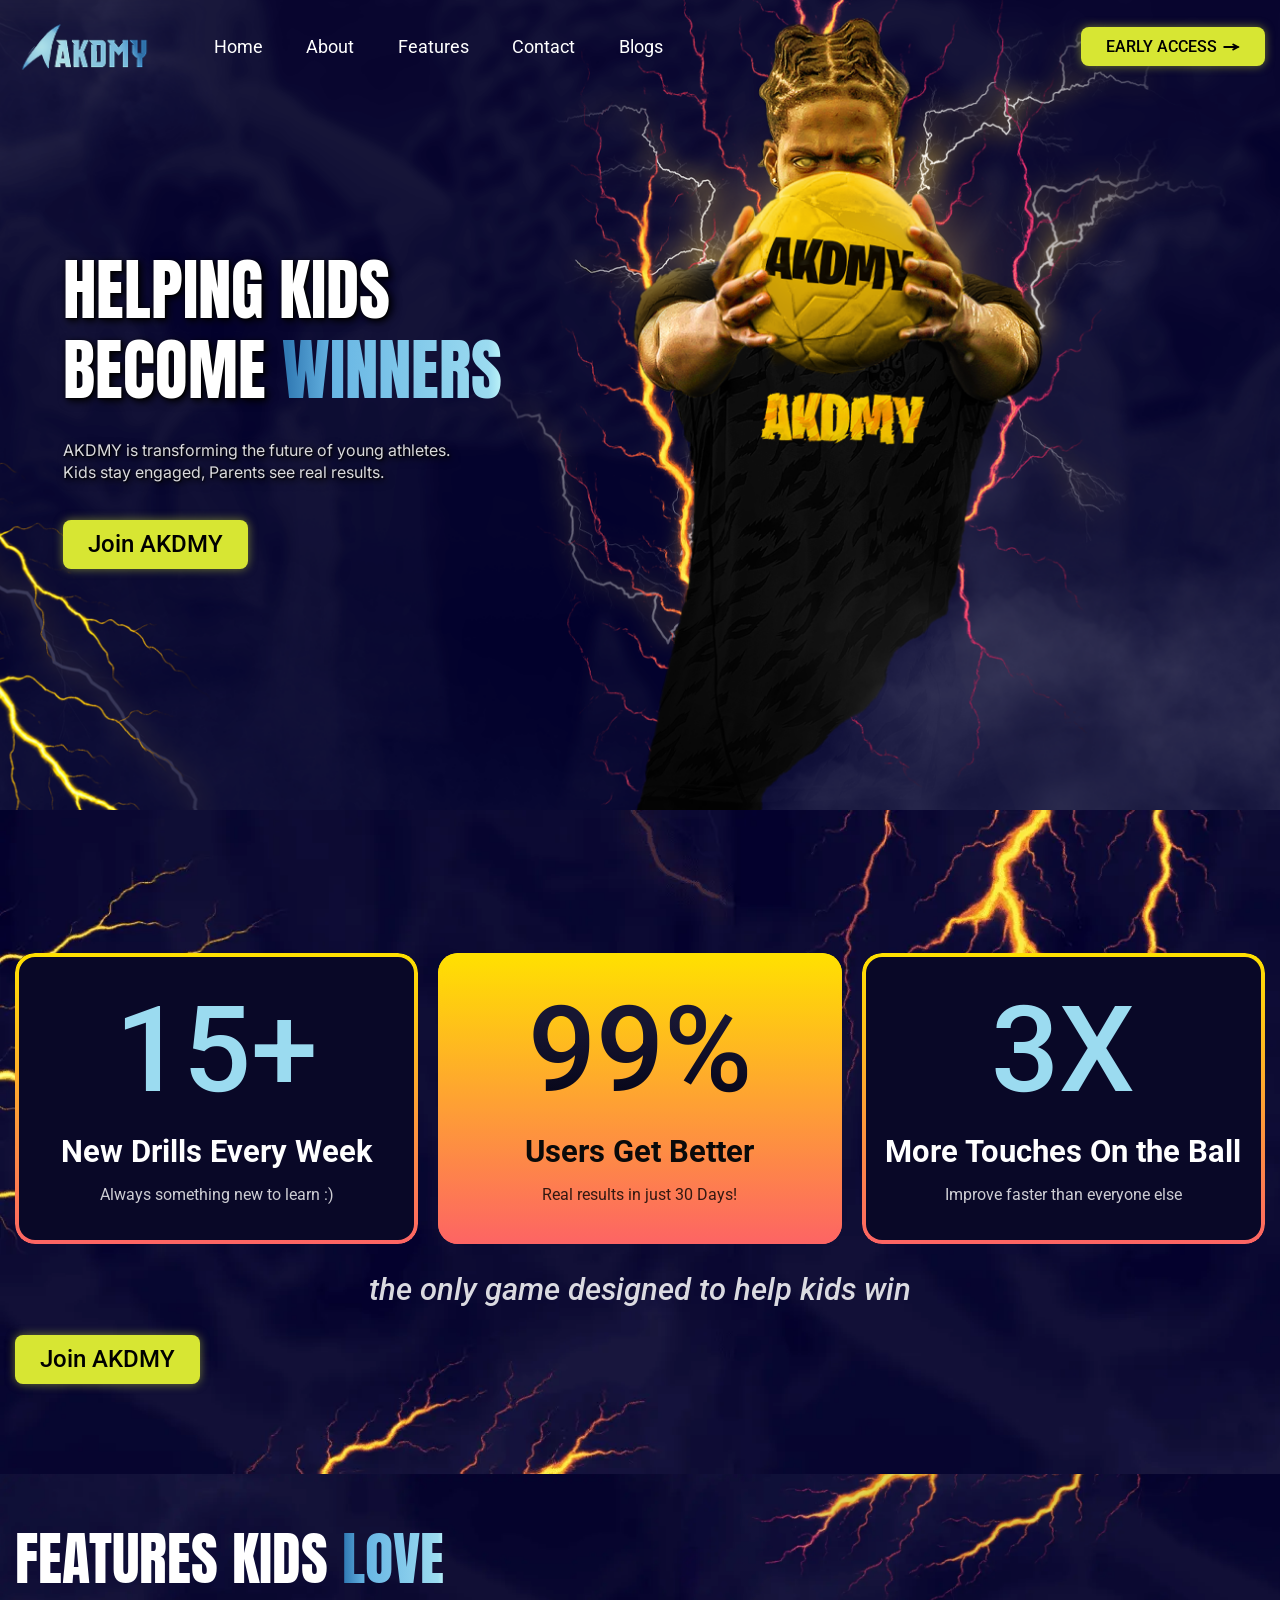
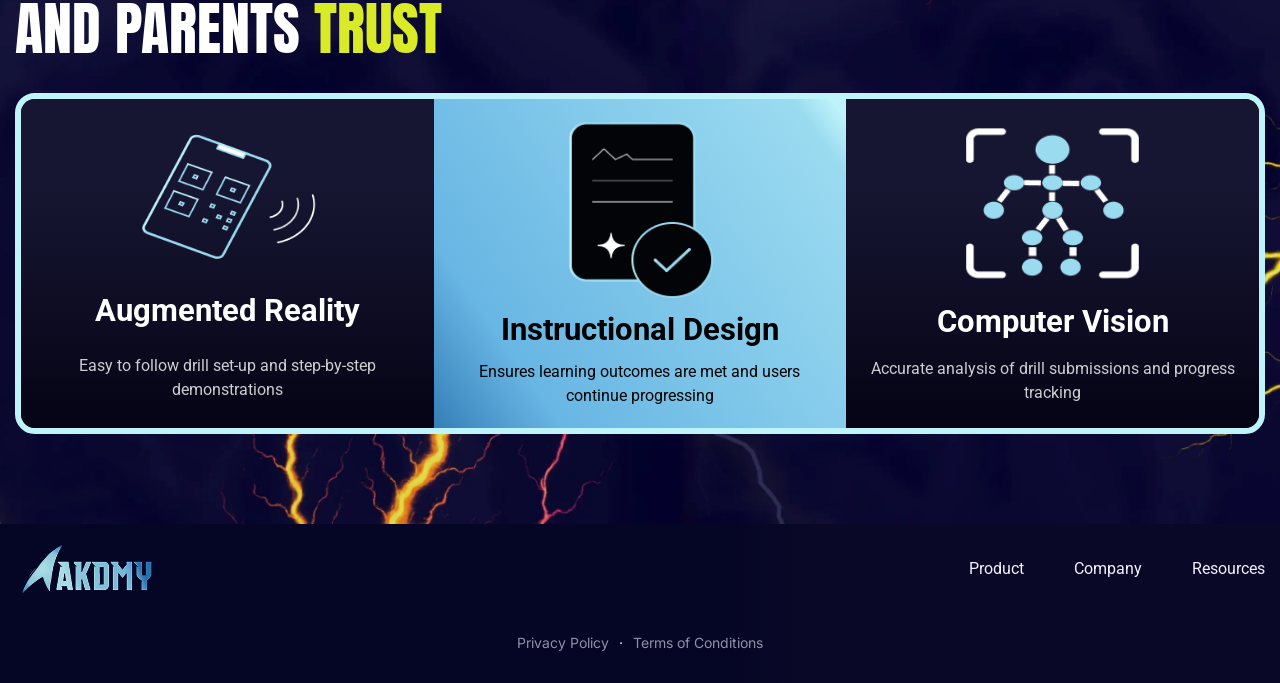
==== commit bca3a9d9: "updates" ====
--- a/index.html
+++ b/index.html
@@ -131,8 +131,8 @@
 				</div>
 				<div class="footer__bottom">
 					<div class="footer__privacy privacy">
-						<a href="#" class="privacy__link">Privacy Policy</a>·
-						<a href="#" class="privacy__link">Terms of Conditions</a>
+						<a href="privacy.html" class="privacy__link">Privacy Policy</a>·
+						<a href="terms-of-conditions.html" class="privacy__link">Terms of Conditions</a>
 
 					</div>
 				</div>
--- a/css/style.css
+++ b/css/style.css
@@ -1,5 +1,6 @@
 @import url("https://fonts.googleapis.com/css?family=Roboto:regular,500,600,700&display=swap");
 @import url("https://fonts.googleapis.com/css?family=Inter:regular,700&display=swap");
+@import url("https://fonts.googleapis.com/css?family=Anton:regular&display=swap");
 @font-face {
   font-family: "icons";
   src: url("../fonts/icons.woff2") format("woff2"), url("../fonts/icons.woff") format("woff");
@@ -120,6 +121,7 @@
   background: -webkit-gradient(linear, left top, right top, color-stop(56.95%, #050525), color-stop(63.23%, #090827));
   background: linear-gradient(90deg, #050525 56.95%, #090827 63.23%);
   font-family: "Roboto";
+  line-height: 1.2;
 }
 body.menu-open {
   overflow: hidden;
@@ -572,13 +574,16 @@
 
 .hero {
   position: relative;
-  position: relative;
   height: 90svh;
+  min-height: 600px;
   width: 100%;
   overflow: hidden;
 }
 @media (max-width: 47.99875em) {
   .hero {
+    display: -webkit-box;
+    display: -ms-flexbox;
+    display: flex;
     -webkit-box-orient: vertical;
     -webkit-box-direction: normal;
         -ms-flex-direction: column;
@@ -586,9 +591,6 @@
     -webkit-box-pack: end;
         -ms-flex-pack: end;
             justify-content: flex-end;
-    display: -webkit-box;
-    display: -ms-flexbox;
-    display: flex;
   }
 }
 .hero__background {
@@ -603,7 +605,7 @@
      object-position: 100% 10%;
   z-index: -1;
 }
-@media (max-width: 65.9375em) {
+@media (max-width: 69.6875em) {
   .hero__background {
     -o-object-position: 50% 0;
        object-position: 50% 0;
@@ -617,29 +619,33 @@
 }
 @media (max-width: 47.99875em) {
   .hero__background {
-    -o-object-position: 80% 0;
-       object-position: 80% 0;
-  }
-}
-@media (max-width: 47.99875em) {
+    -o-object-position: 88% 0;
+       object-position: 88% 0;
+  }
+}
+@media (max-width: 39.375em) {
+  .hero__background {
+    -o-object-position: 83% 0;
+       object-position: 83% 0;
+  }
+}
+@media (max-width: 33.125em) {
   .hero__background {
     -o-object-position: 80% 0;
        object-position: 80% 0;
   }
 }
-@media (max-width: 28.125em) {
+@media (max-width: 22.5em) {
   .hero__background {
-    -o-object-position: 75% 0;
-       object-position: 75% 0;
-  }
-}
-.hero__container {
-  padding-top: 11.25rem;
-  padding-bottom: 1.25rem;
+    -o-object-position: 79% 0;
+       object-position: 79% 0;
+  }
 }
 .hero__content {
+  padding-top: 15.625rem;
+  padding-bottom: 2.5rem;
   z-index: 5;
-  max-width: 29.6875rem;
+  max-width: 34.375rem;
 }
 @media (min-width: 89.375em) {
   .hero__content {
@@ -683,29 +689,31 @@
   }
 }
 .hero__title {
-  font-weight: 500;
   line-height: 1.2;
+  text-transform: uppercase;
+  font-family: "Anton";
+  text-shadow: 1px 1px 2px rgb(0, 0, 0), 2px 2px 6px rgba(0, 0, 0, 0.8), 3px 3px 10px rgba(0, 0, 0, 0.6);
 }
 @media (min-width: 89.375em) {
   .hero__title {
-    font-size: 3.4375rem;
+    font-size: 4.375rem;
   }
 }
 @media (min-width: 20em) and (max-width: 89.375em) {
-  @supports (font-size: clamp( 2.8125rem , 2.6323198198rem  +  0.9009009009vw , 3.4375rem )) {
+  @supports (font-size: clamp( 3rem , 2.6036036036rem  +  1.981981982vw , 4.375rem )) {
     .hero__title {
-      font-size: clamp( 2.8125rem , 2.6323198198rem  +  0.9009009009vw , 3.4375rem );
-    }
-  }
-  @supports not (font-size: clamp( 2.8125rem , 2.6323198198rem  +  0.9009009009vw , 3.4375rem )) {
+      font-size: clamp( 3rem , 2.6036036036rem  +  1.981981982vw , 4.375rem );
+    }
+  }
+  @supports not (font-size: clamp( 3rem , 2.6036036036rem  +  1.981981982vw , 4.375rem )) {
     .hero__title {
-      font-size: calc(2.8125rem + 0.625 * (100vw - 20rem) / 69.375);
+      font-size: calc(3rem + 1.375 * (100vw - 20rem) / 69.375);
     }
   }
 }
 @media (max-width: 20em) {
   .hero__title {
-    font-size: 2.8125rem;
+    font-size: 3rem;
   }
 }
 .hero__title span {
@@ -714,6 +722,7 @@
   background-clip: text;
   -webkit-background-clip: text;
   -webkit-text-fill-color: transparent;
+  text-shadow: none;
 }
 @media (min-width: 89.375em) {
   .hero__title:not(:last-child) {
@@ -721,20 +730,20 @@
   }
 }
 @media (min-width: 20em) and (max-width: 89.375em) {
-  @supports (margin-bottom: clamp( 1.25rem , 1.0698198198rem  +  0.9009009009vw , 1.875rem )) {
+  @supports (margin-bottom: clamp( 0.9375rem , 0.6672297297rem  +  1.3513513514vw , 1.875rem )) {
     .hero__title:not(:last-child) {
-      margin-bottom: clamp( 1.25rem , 1.0698198198rem  +  0.9009009009vw , 1.875rem );
-    }
-  }
-  @supports not (margin-bottom: clamp( 1.25rem , 1.0698198198rem  +  0.9009009009vw , 1.875rem )) {
+      margin-bottom: clamp( 0.9375rem , 0.6672297297rem  +  1.3513513514vw , 1.875rem );
+    }
+  }
+  @supports not (margin-bottom: clamp( 0.9375rem , 0.6672297297rem  +  1.3513513514vw , 1.875rem )) {
     .hero__title:not(:last-child) {
-      margin-bottom: calc(1.25rem + 0.625 * (100vw - 20rem) / 69.375);
+      margin-bottom: calc(0.9375rem + 0.9375 * (100vw - 20rem) / 69.375);
     }
   }
 }
 @media (max-width: 20em) {
   .hero__title:not(:last-child) {
-    margin-bottom: 1.25rem;
+    margin-bottom: 0.9375rem;
   }
 }
 .hero__text {
@@ -742,27 +751,28 @@
   color: rgba(255, 255, 255, 0.85);
   font-family: "Inter";
   line-height: 22px;
+  text-shadow: 1px 1px 2px rgb(0, 0, 0), 2px 2px 6px rgba(0, 0, 0, 0.8), 3px 3px 10px rgba(0, 0, 0, 0.6);
 }
 @media (min-width: 89.375em) {
   .hero__text:not(:last-child) {
-    margin-bottom: 3.125rem;
+    margin-bottom: 2.5rem;
   }
 }
 @media (min-width: 20em) and (max-width: 89.375em) {
-  @supports (margin-bottom: clamp( 1.875rem , 1.5146396396rem  +  1.8018018018vw , 3.125rem )) {
+  @supports (margin-bottom: clamp( 1.25rem , 0.8896396396rem  +  1.8018018018vw , 2.5rem )) {
     .hero__text:not(:last-child) {
-      margin-bottom: clamp( 1.875rem , 1.5146396396rem  +  1.8018018018vw , 3.125rem );
-    }
-  }
-  @supports not (margin-bottom: clamp( 1.875rem , 1.5146396396rem  +  1.8018018018vw , 3.125rem )) {
+      margin-bottom: clamp( 1.25rem , 0.8896396396rem  +  1.8018018018vw , 2.5rem );
+    }
+  }
+  @supports not (margin-bottom: clamp( 1.25rem , 0.8896396396rem  +  1.8018018018vw , 2.5rem )) {
     .hero__text:not(:last-child) {
-      margin-bottom: calc(1.875rem + 1.25 * (100vw - 20rem) / 69.375);
+      margin-bottom: calc(1.25rem + 1.25 * (100vw - 20rem) / 69.375);
     }
   }
 }
 @media (max-width: 20em) {
   .hero__text:not(:last-child) {
-    margin-bottom: 1.875rem;
+    margin-bottom: 1.25rem;
   }
 }
 .hero__button {
@@ -989,30 +999,32 @@
 .features__title {
   max-width: 31.5625rem;
   text-align: left;
-  font-weight: 600;
   line-height: 1.2;
   color: #fff;
+  line-height: 1.2;
+  text-transform: uppercase;
+  font-family: "Anton";
 }
 @media (min-width: 89.375em) {
   .features__title {
-    font-size: 3.4375rem;
+    font-size: 3.75rem;
   }
 }
 @media (min-width: 20em) and (max-width: 89.375em) {
-  @supports (font-size: clamp( 1.875rem , 1.4245495495rem  +  2.2522522523vw , 3.4375rem )) {
+  @supports (font-size: clamp( 2.8125rem , 2.5422297297rem  +  1.3513513514vw , 3.75rem )) {
     .features__title {
-      font-size: clamp( 1.875rem , 1.4245495495rem  +  2.2522522523vw , 3.4375rem );
-    }
-  }
-  @supports not (font-size: clamp( 1.875rem , 1.4245495495rem  +  2.2522522523vw , 3.4375rem )) {
+      font-size: clamp( 2.8125rem , 2.5422297297rem  +  1.3513513514vw , 3.75rem );
+    }
+  }
+  @supports not (font-size: clamp( 2.8125rem , 2.5422297297rem  +  1.3513513514vw , 3.75rem )) {
     .features__title {
-      font-size: calc(1.875rem + 1.5625 * (100vw - 20rem) / 69.375);
+      font-size: calc(2.8125rem + 0.9375 * (100vw - 20rem) / 69.375);
     }
   }
 }
 @media (max-width: 20em) {
   .features__title {
-    font-size: 1.875rem;
+    font-size: 2.8125rem;
   }
 }
 .features__title:not(:last-child) {
@@ -1204,10 +1216,10 @@
   -webkit-transform: translateY(30px);
       -ms-transform: translateY(30px);
           transform: translateY(30px);
-  -webkit-transition: opacity 1s ease, -webkit-transform 1s ease;
-  transition: opacity 1s ease, -webkit-transform 1s ease;
-  transition: opacity 1s ease, transform 1s ease;
-  transition: opacity 1s ease, transform 1s ease, -webkit-transform 1s ease;
+  -webkit-transition: opacity 0.8s ease, -webkit-transform 0.8s ease;
+  transition: opacity 0.8s ease, -webkit-transform 0.8s ease;
+  transition: opacity 0.8s ease, transform 0.8s ease;
+  transition: opacity 0.8s ease, transform 0.8s ease, -webkit-transform 0.8s ease;
 }
 .counter__item.visible,
 .features__title.visible {
@@ -1266,4 +1278,134 @@
 .features__item:nth-child(3) {
   -webkit-transition-delay: 0.8s;
           transition-delay: 0.8s;
+}
+
+.privacy-info {
+  position: relative;
+  min-height: 500px;
+  width: 100%;
+  overflow: hidden;
+}
+.privacy-info__container {
+  padding-top: 12.5rem;
+  display: -webkit-box;
+  display: -ms-flexbox;
+  display: flex;
+  -webkit-box-align: center;
+      -ms-flex-align: center;
+          align-items: center;
+  -webkit-box-pack: center;
+      -ms-flex-pack: center;
+          justify-content: center;
+}
+.privacy-info__background {
+  position: absolute;
+  top: 0;
+  left: 0;
+  width: 100%;
+  height: 100%;
+  -o-object-fit: cover;
+     object-fit: cover;
+  z-index: -1;
+}
+.privacy-info__content {
+  display: grid;
+  place-items: center;
+  gap: 1.25rem;
+  text-align: center;
+}
+.privacy-info__title {
+  line-height: 1.2;
+  text-transform: uppercase;
+  font-family: "Anton";
+  text-shadow: 1px 1px 2px rgb(0, 0, 0), 2px 2px 6px rgba(0, 0, 0, 0.8), 3px 3px 10px rgba(0, 0, 0, 0.6);
+}
+@media (min-width: 89.375em) {
+  .privacy-info__title {
+    font-size: 4.375rem;
+  }
+}
+@media (min-width: 20em) and (max-width: 89.375em) {
+  @supports (font-size: clamp( 3rem , 2.6036036036rem  +  1.981981982vw , 4.375rem )) {
+    .privacy-info__title {
+      font-size: clamp( 3rem , 2.6036036036rem  +  1.981981982vw , 4.375rem );
+    }
+  }
+  @supports not (font-size: clamp( 3rem , 2.6036036036rem  +  1.981981982vw , 4.375rem )) {
+    .privacy-info__title {
+      font-size: calc(3rem + 1.375 * (100vw - 20rem) / 69.375);
+    }
+  }
+}
+@media (max-width: 20em) {
+  .privacy-info__title {
+    font-size: 3rem;
+  }
+}
+.privacy-data {
+  padding: 6.25rem 0;
+  position: relative;
+}
+.privacy-data__container {
+  max-width: 50rem;
+}
+.privacy-data__background {
+  position: absolute;
+  top: 0;
+  left: 0;
+  width: 100%;
+  height: 100%;
+  -o-object-fit: cover;
+     object-fit: cover;
+  z-index: -1;
+}
+.privacy-data__subtitle {
+  font-size: 1.25rem;
+  font-weight: 500;
+  margin-bottom: 1.25rem;
+}
+.privacy-data__date {
+  display: -webkit-box;
+  display: -ms-flexbox;
+  display: flex;
+  -webkit-box-align: center;
+      -ms-flex-align: center;
+          align-items: center;
+  gap: 0.625rem;
+  margin-bottom: 1.25rem;
+}
+.privacy-data__item:not(:last-child) {
+  margin-bottom: 1.25rem;
+}
+
+.subtitle {
+  font-size: 1.25rem;
+  font-weight: 500;
+}
+
+.item-privacy__title:not(:last-child) {
+  margin-bottom: 1.25rem;
+}
+.item-privacy__list {
+  font-size: 1.125rem;
+}
+.item-privacy__list li {
+  padding-left: 1.25rem;
+  position: relative;
+}
+.item-privacy__list li::before {
+  content: "";
+  width: 0.5rem;
+  height: 0.5rem;
+  background-color: #fff;
+  position: absolute;
+  top: 5px;
+  left: 0;
+  border-radius: 50%;
+}
+.item-privacy__list > *:not(:last-child) {
+  margin-bottom: 1.25rem;
+}
+.item-privacy__text {
+  font-size: 1.125rem;
 }
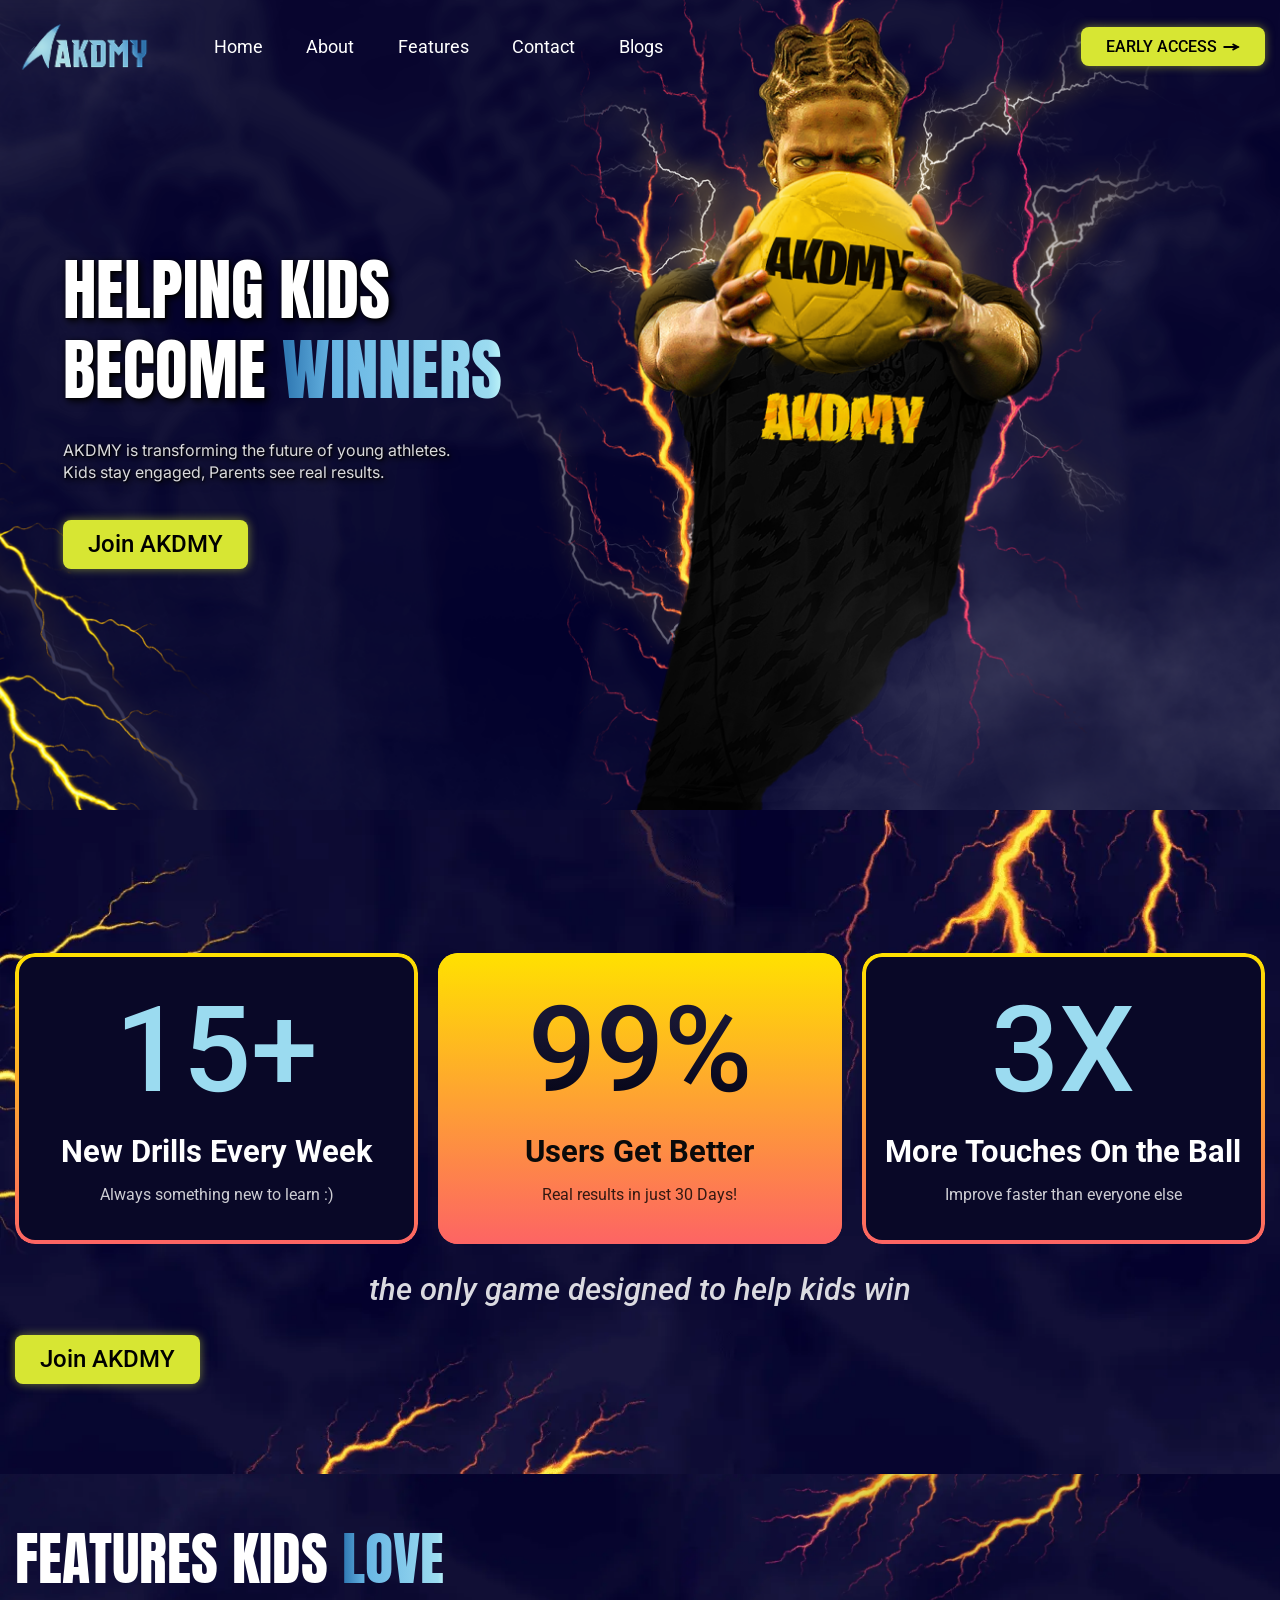
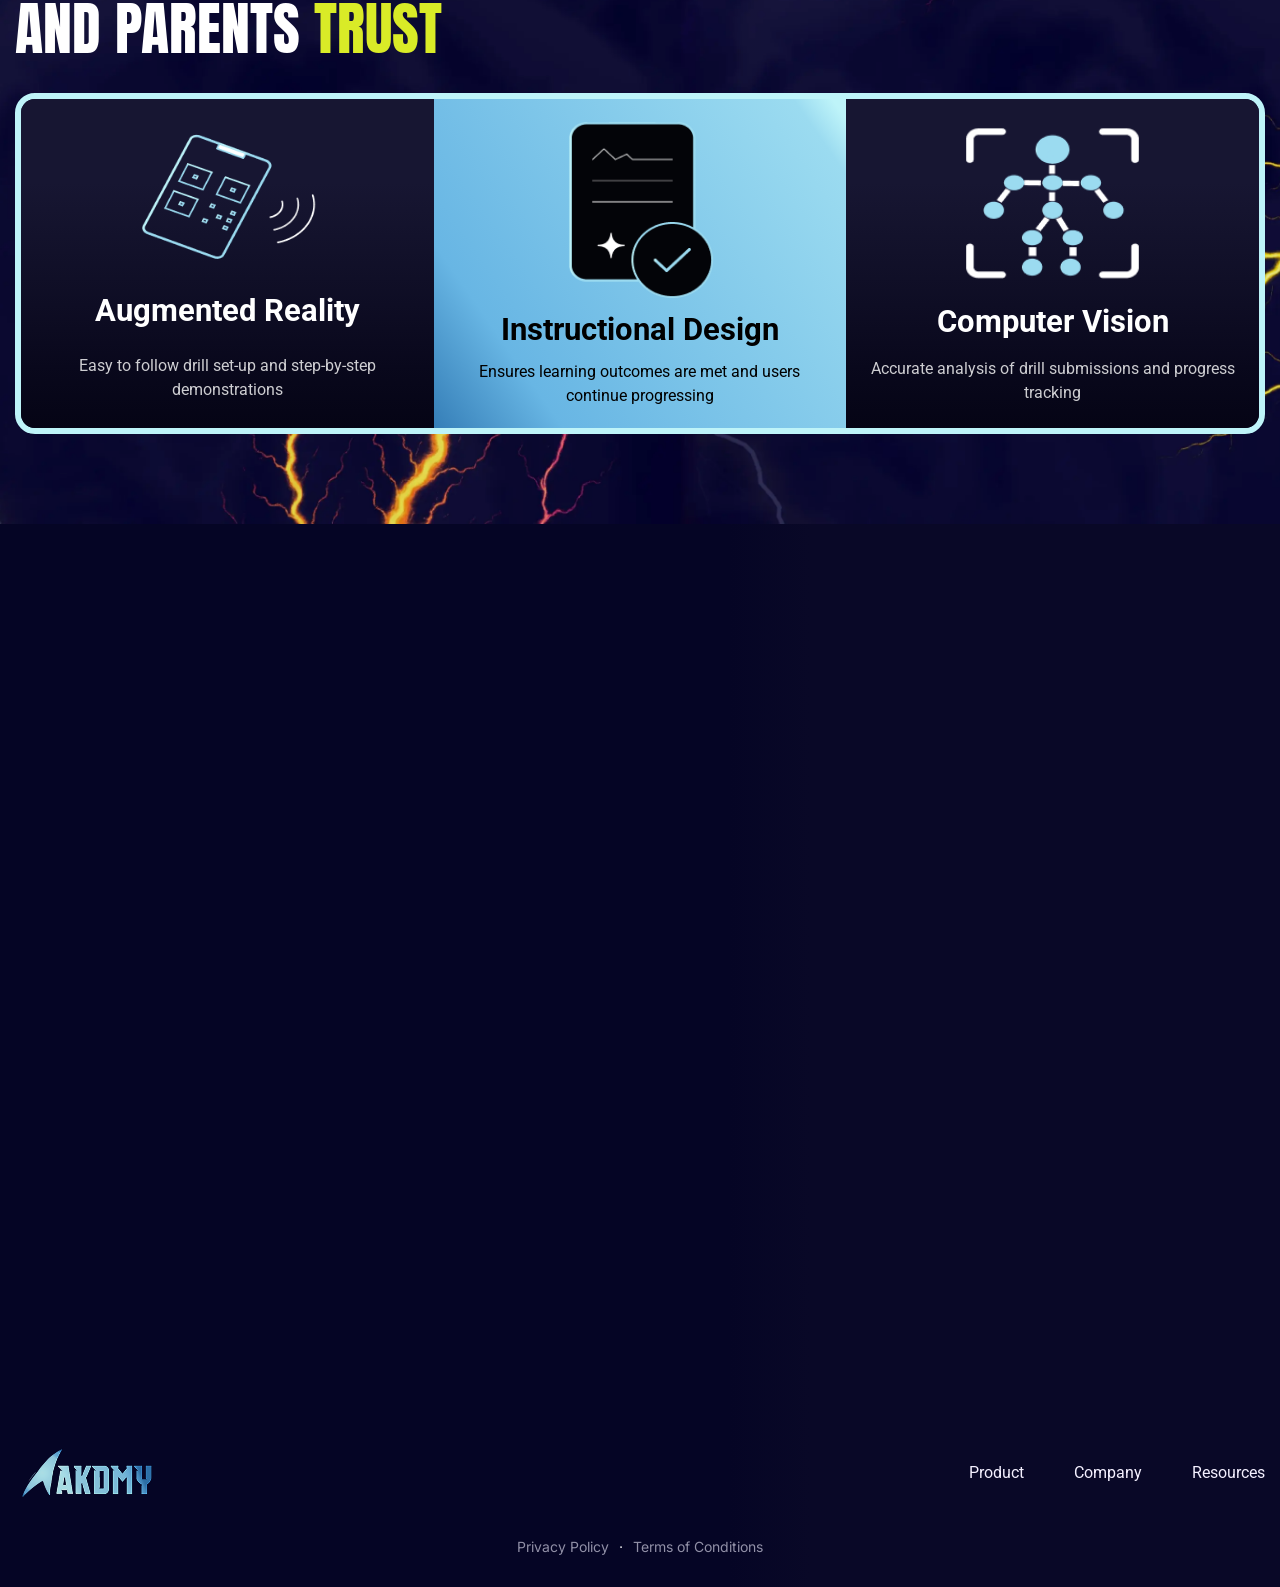
==== commit 80dc9ea6: "some changes" ====
--- a/index.html
+++ b/index.html
@@ -113,7 +113,11 @@
 					</div>
 				</div>
 			</section>
-
+			<iframe src="https://form.typeform.com/to/OzfSlX05" style="width: 100%; height: 100vh; border: none; overflow: hidden;"
+				scrolling="no" allow="camera; microphone; autoplay; encrypted-media;">
+			</iframe>
+					 
+			<script src="https://embed.typeform.com/next/embed.js"></script>
 		</main>
 		<footer class="footer">
 			<div class="footer__container">
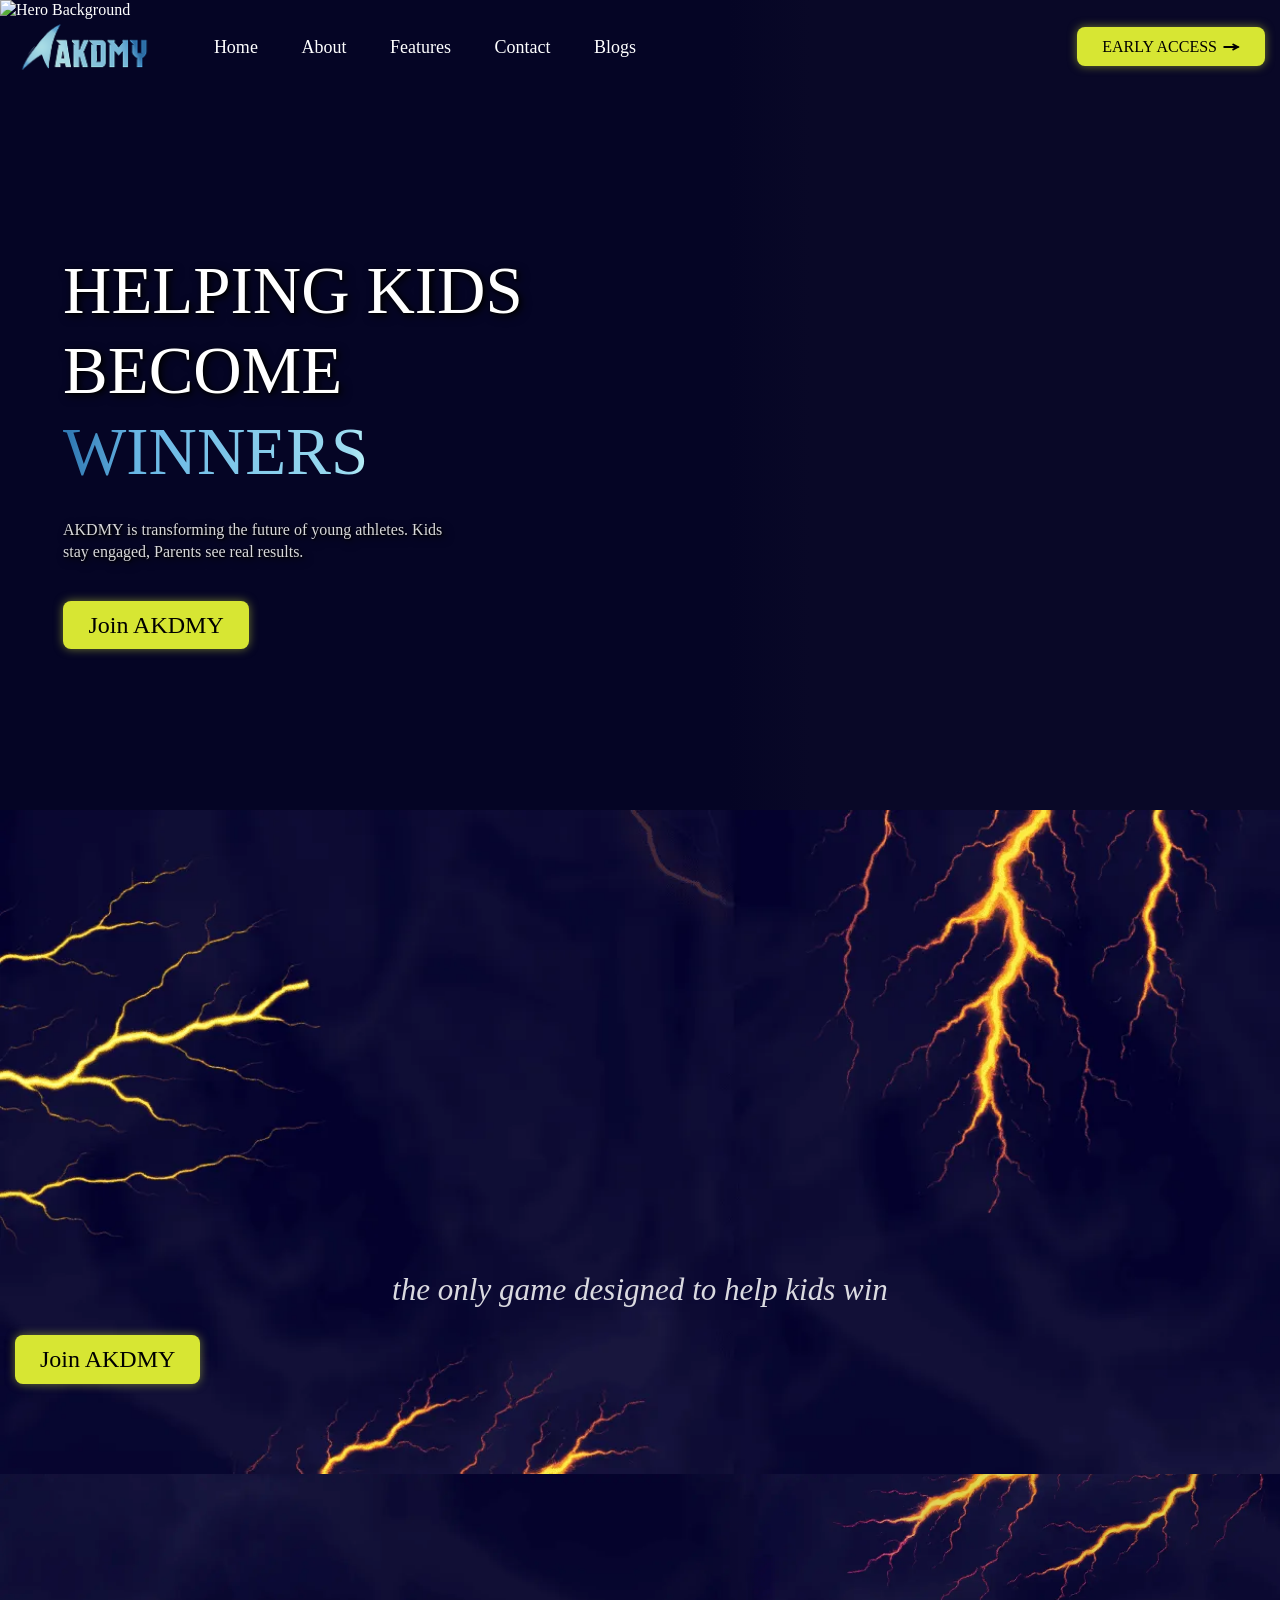
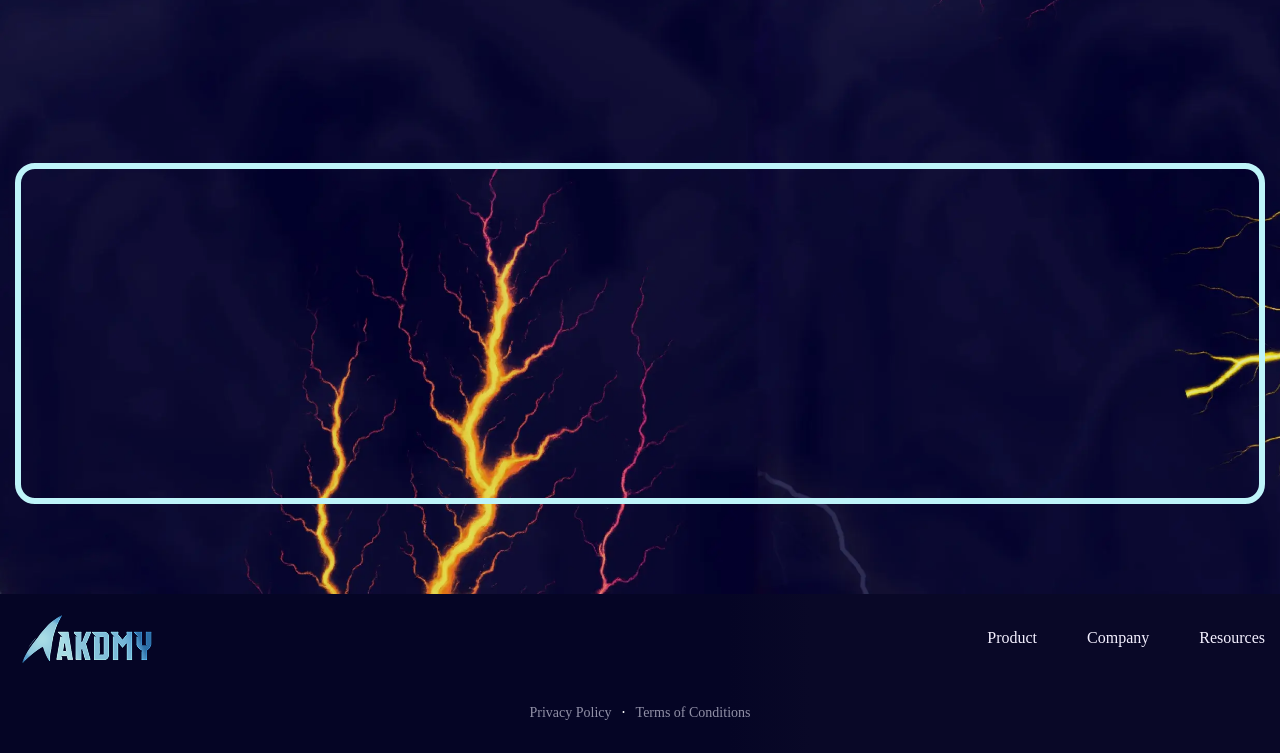
==== commit ec4c11a6: "updates" ====
--- a/index.html
+++ b/index.html
@@ -4,9 +4,17 @@
 <head>
 	<meta charset="UTF-8">
 	<meta name="viewport" content="width=device-width, initial-scale=1.0">
-	<meta name="description" content="Project">
+	<meta name="description" content="AKDMY">
+	<meta http-equiv="Content-Security-Policy" content="default-src 'self';
+	    script-src 'self' 'unsafe-inline' https://img1.wsimg.com;
+	    connect-src 'self' https://cdn.contentful.com https://preview.contentful.com https://csp.secureserver.net;
+	    font-src 'self' https://fonts.gstatic.com;
+	    style-src 'self' https://fonts.googleapis.com; img-src 'self' https:;">
+
+
 	<link rel="stylesheet" href="css/style.css">
 	<link rel="shortcut icon" href="img/favicon.ico" type="image/x-icon">
+
 	<title>AKDMY</title>
 </head>
 
@@ -46,17 +54,22 @@
 		<main class="page">
 			<section class="hero" id="home">
 				<div class="hero__container">
-					<img src="img/hero-bg.png" alt="Hero Background" class="hero__background" />
+					<img id="hero-background" class="hero__background" alt="Hero Background">
+
 
 					<div class="hero__content">
-						<h1 class="hero__title">Helping Kids
-							Become <span>Winners</span></h1>
-						<div class="hero__text">AKDMY is transforming the future of young athletes.
+						<h1 class="hero__title" id="hero-title">
+							Helping Kids Become <span class="highlighted">Winners</span> </h1>
+
+						<div class="hero__text" id="hero-subtitle">AKDMY is transforming the future of young athletes.
 							Kids stay engaged, Parents see real results.</div>
-						<a href="#" class="hero__button button">Join AKDMY</a>
+						<a href="https://form.typeform.com/to/tenxbdp6" target="_blank" class="hero__button button">
+							Join AKDMY
+						</a>
+
+
 					</div>
 
-				</div>
 			</section>
 			<div class="about" id="about">
 				<div class="about__container">
@@ -84,7 +97,9 @@
 						</div>
 					</div>
 					<p class="about__text">the only game designed to help kids win</p>
-					<a href="#" class="about__button button">Join AKDMY</a>
+					<a href="https://form.typeform.com/to/tenxbdp6" target="_blank" class="about__button button">
+						Join AKDMY
+					</a>
 				</div>
 
 			</div>
@@ -113,11 +128,7 @@
 					</div>
 				</div>
 			</section>
-			<iframe src="https://form.typeform.com/to/OzfSlX05" style="width: 100%; height: 100vh; border: none; overflow: hidden;"
-				scrolling="no" allow="camera; microphone; autoplay; encrypted-media;">
-			</iframe>
-					 
-			<script src="https://embed.typeform.com/next/embed.js"></script>
+
 		</main>
 		<footer class="footer">
 			<div class="footer__container">
@@ -142,6 +153,9 @@
 				</div>
 			</div>
 		</footer>
+
+		<script src="js/contentful.browser.min.js"></script>
+
 		<script src="js/script.js"></script>
 	</div>
 </body>
--- a/css/style.css
+++ b/css/style.css
@@ -273,6 +273,9 @@
 }
 .header__button {
   text-align: center;
+  width: -webkit-fit-content;
+  width: -moz-fit-content;
+  width: fit-content;
   display: -webkit-box;
   display: -ms-flexbox;
   display: flex;
@@ -297,6 +300,20 @@
           flex: 1;
 }
 
+@media (max-width: 30em) {
+  .menu__body {
+    display: -webkit-box;
+    display: -ms-flexbox;
+    display: flex;
+    -webkit-box-orient: vertical;
+    -webkit-box-direction: normal;
+        -ms-flex-direction: column;
+            flex-direction: column;
+    -webkit-box-align: center;
+        -ms-flex-align: center;
+            align-items: center;
+  }
+}
 @media (max-width: 50em) {
   .menu__body {
     position: fixed;
@@ -716,75 +733,71 @@
     font-size: 3rem;
   }
 }
-.hero__title span {
+@media (min-width: 89.375em) {
+  .hero__title:not(:last-child) {
+    margin-bottom: 1.875rem;
+  }
+}
+@media (min-width: 20em) and (max-width: 89.375em) {
+  @supports (margin-bottom: clamp( 0.9375rem , 0.6672297297rem  +  1.3513513514vw , 1.875rem )) {
+    .hero__title:not(:last-child) {
+      margin-bottom: clamp( 0.9375rem , 0.6672297297rem  +  1.3513513514vw , 1.875rem );
+    }
+  }
+  @supports not (margin-bottom: clamp( 0.9375rem , 0.6672297297rem  +  1.3513513514vw , 1.875rem )) {
+    .hero__title:not(:last-child) {
+      margin-bottom: calc(0.9375rem + 0.9375 * (100vw - 20rem) / 69.375);
+    }
+  }
+}
+@media (max-width: 20em) {
+  .hero__title:not(:last-child) {
+    margin-bottom: 0.9375rem;
+  }
+}
+.hero__text {
+  max-width: 25rem;
+  color: rgba(255, 255, 255, 0.85);
+  font-family: "Inter";
+  line-height: 22px;
+  text-shadow: 1px 1px 2px rgb(0, 0, 0), 2px 2px 6px rgba(0, 0, 0, 0.8), 3px 3px 10px rgba(0, 0, 0, 0.6);
+}
+@media (min-width: 89.375em) {
+  .hero__text:not(:last-child) {
+    margin-bottom: 2.5rem;
+  }
+}
+@media (min-width: 20em) and (max-width: 89.375em) {
+  @supports (margin-bottom: clamp( 1.25rem , 0.8896396396rem  +  1.8018018018vw , 2.5rem )) {
+    .hero__text:not(:last-child) {
+      margin-bottom: clamp( 1.25rem , 0.8896396396rem  +  1.8018018018vw , 2.5rem );
+    }
+  }
+  @supports not (margin-bottom: clamp( 1.25rem , 0.8896396396rem  +  1.8018018018vw , 2.5rem )) {
+    .hero__text:not(:last-child) {
+      margin-bottom: calc(1.25rem + 1.25 * (100vw - 20rem) / 69.375);
+    }
+  }
+}
+@media (max-width: 20em) {
+  .hero__text:not(:last-child) {
+    margin-bottom: 1.25rem;
+  }
+}
+.hero__button {
+  width: -webkit-fit-content;
+  width: -moz-fit-content;
+  width: fit-content;
+  font-size: 24px;
+}
+
+.highlighted {
   background: -webkit-gradient(linear, right top, left top, from(#bef4f9), color-stop(6%, #9bdbf0), color-stop(76.5%, #68b6e4), color-stop(97.5%, #327bb5));
   background: linear-gradient(270deg, #bef4f9 0%, #9bdbf0 6%, #68b6e4 76.5%, #327bb5 97.5%);
   background-clip: text;
   -webkit-background-clip: text;
   -webkit-text-fill-color: transparent;
   text-shadow: none;
-}
-@media (min-width: 89.375em) {
-  .hero__title:not(:last-child) {
-    margin-bottom: 1.875rem;
-  }
-}
-@media (min-width: 20em) and (max-width: 89.375em) {
-  @supports (margin-bottom: clamp( 0.9375rem , 0.6672297297rem  +  1.3513513514vw , 1.875rem )) {
-    .hero__title:not(:last-child) {
-      margin-bottom: clamp( 0.9375rem , 0.6672297297rem  +  1.3513513514vw , 1.875rem );
-    }
-  }
-  @supports not (margin-bottom: clamp( 0.9375rem , 0.6672297297rem  +  1.3513513514vw , 1.875rem )) {
-    .hero__title:not(:last-child) {
-      margin-bottom: calc(0.9375rem + 0.9375 * (100vw - 20rem) / 69.375);
-    }
-  }
-}
-@media (max-width: 20em) {
-  .hero__title:not(:last-child) {
-    margin-bottom: 0.9375rem;
-  }
-}
-.hero__text {
-  max-width: 25rem;
-  color: rgba(255, 255, 255, 0.85);
-  font-family: "Inter";
-  line-height: 22px;
-  text-shadow: 1px 1px 2px rgb(0, 0, 0), 2px 2px 6px rgba(0, 0, 0, 0.8), 3px 3px 10px rgba(0, 0, 0, 0.6);
-}
-@media (min-width: 89.375em) {
-  .hero__text:not(:last-child) {
-    margin-bottom: 2.5rem;
-  }
-}
-@media (min-width: 20em) and (max-width: 89.375em) {
-  @supports (margin-bottom: clamp( 1.25rem , 0.8896396396rem  +  1.8018018018vw , 2.5rem )) {
-    .hero__text:not(:last-child) {
-      margin-bottom: clamp( 1.25rem , 0.8896396396rem  +  1.8018018018vw , 2.5rem );
-    }
-  }
-  @supports not (margin-bottom: clamp( 1.25rem , 0.8896396396rem  +  1.8018018018vw , 2.5rem )) {
-    .hero__text:not(:last-child) {
-      margin-bottom: calc(1.25rem + 1.25 * (100vw - 20rem) / 69.375);
-    }
-  }
-}
-@media (max-width: 20em) {
-  .hero__text:not(:last-child) {
-    margin-bottom: 1.25rem;
-  }
-}
-.hero__button {
-  width: -webkit-fit-content;
-  width: -moz-fit-content;
-  width: fit-content;
-  font-size: 24px;
-}
-@media (max-width: 30em) {
-  .hero__button {
-    width: 100%;
-  }
 }
 
 .about {
@@ -857,11 +870,6 @@
   width: -webkit-fit-content;
   width: -moz-fit-content;
   width: fit-content;
-}
-@media (max-width: 30em) {
-  .about__button {
-    width: 100%;
-  }
 }
 
 .item-counter {
